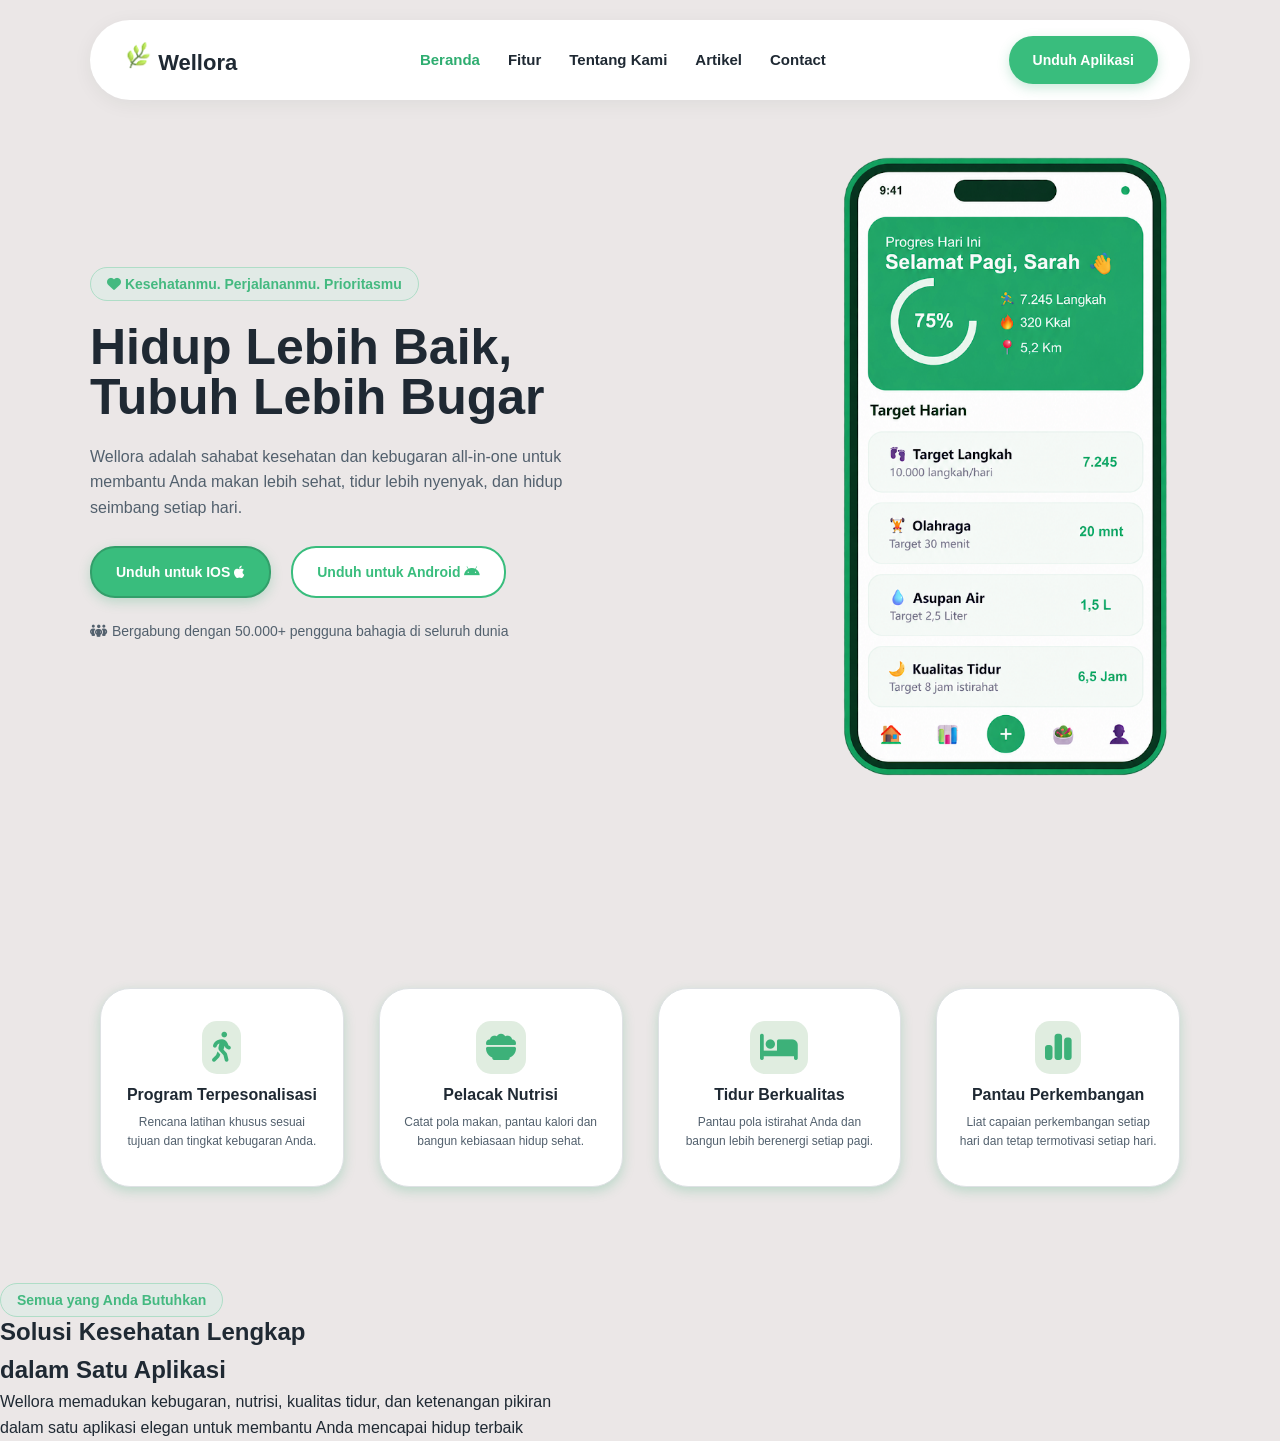
==== index.html @ 8eb9cecd "first commit" ====
<!doctype html>
<html lang="en">
  <head>
    <meta charset="UTF-8" />
    <meta name="viewport" content="width=device-width, initial-scale=1.0" />
    <link rel="stylesheet" href="style.css" />
    <!-- Font Awesome Icon Library -->
    <link
      rel="stylesheet"
      href="https://cdnjs.cloudflare.com/ajax/libs/font-awesome/6.7.2/css/all.min.css"
    />

    <title>Wellora</title>
  </head>
  <body>
    <header>
      <!-- logo -->
      <a href="#" class="nav-logo">
        <span class="nav-logo-icon">
          <img src="asset/logo wellora.png" alt="" width="30" height="30" />
        </span>
        Wellora
      </a>
      <!-- menu -->
      <nav class="nav-menu">
        <a href="#" class="nav-item active">Beranda</a>
        <a href="#" class="nav-item">Fitur</a>
        <a href="#" class="nav-item">Tentang Kami</a>
        <a href="#" class="nav-item">Artikel</a>
        <a href="#" class="nav-item">Contact</a>
      </nav>
      <!-- tombol -->
      <div class="nav-button">
        <a href="#" class="btn-unduh">Unduh Aplikasi</a>
      </div>
    </header>

    <!-- hero seciton -->
    <section class="hero">
      <div class="text-hero">
        <span class="badge-hero"
          ><i class="fa-solid fa-heart"></i> Kesehatanmu. Perjalananmu.
          Prioritasmu</span
        >

        <h1 class="hero-judul">
          Hidup Lebih Baik, <br />
          Tubuh Lebih Bugar
        </h1>

        <p class="hero-description">
          Wellora adalah sahabat kesehatan dan kebugaran all-in-one untuk <br />
          membantu Anda makan lebih sehat, tidur lebih nyenyak, dan hidup <br />
          seimbang setiap hari.
        </p>

        <div class="button-hero">
          <a href="" class="btn-ios"
            >Unduh untuk IOS
            <i class="fa-brands fa-apple"></i>
          </a>
          <a href="" class="btn-android"
            >Unduh untuk Android
            <i class="fa-brands fa-android"></i>
          </a>
        </div>

        <div class="tagline-hero">
          <i class="fa-solid fa-people-group"></i>
          Bergabung dengan 50.000+ pengguna bahagia di seluruh dunia
        </div>
      </div>
      <div class="gambar-hero">
        <img src="asset/mobile.png" alt="mobile app" class="gambar" />
      </div>
    </section>
    <section class="fitur">
      <div class="card">
        <span class="card-logo">
          <i class="fa-solid fa-person-walking"></i>
        </span>
        <h3 class="judul-card">Program Terpesonalisasi</h3>
        <p class="card-description">
          Rencana latihan khusus sesuai tujuan dan tingkat kebugaran Anda.
        </p>
      </div>
      <div class="card">
        <span class="card-logo">
          <i class="fa-solid fa-bowl-food"></i>
        </span>
        <h3 class="judul-card">Pelacak Nutrisi</h3>
        <p class="card-description">
          Catat pola makan, pantau kalori dan bangun kebiasaan hidup sehat.
        </p>
      </div>
      <div class="card">
        <span class="card-logo">
          <i class="fa-solid fa-bed"></i>
        </span>
        <h3 class="judul-card">Tidur Berkualitas</h3>
        <p class="card-description">
          Pantau pola istirahat Anda dan bangun lebih berenergi setiap pagi.
        </p>
      </div>
      <div class="card">
        <span class="card-logo">
          <i class="fa-solid fa-chart-simple"></i>
        </span>
        <h3 class="judul-card">Pantau Perkembangan</h3>
        <p class="card-description">
          Liat capaian perkembangan setiap hari dan tetap termotivasi setiap
          hari.
        </p>
      </div>
    </section>
    <section class="fitur2">
      <div class="fitur-info">
        <span class="badge-hero">Semua yang Anda Butuhkan</span>
      </div>
      <h1 class="judul-info">
        Solusi Kesehatan Lengkap <br />dalam Satu Aplikasi
      </h1>
      <p class="fitur-description">
        Wellora memadukan kebugaran, nutrisi, kualitas tidur, dan ketenangan pikiran <br>
        dalam satu aplikasi elegan untuk membantu Anda mencapai hidup terbaik
      </p>
    </section>
  </body>
</html>
---- style.css ----
/* reset all */
* {
  margin: 0;
  padding: 0;
  box-sizing: border-box;
}

body {
  font-family: "Segoe UI", Tahoma, Geneva, Verdana, sans-serif;
  background-color: #ebe7e7;
  color: #1f2933;
  /* Jarak Antar Baris */
  line-height: 1.6;
}
header {
  width: 90%;
  max-width: 1100px;
  background-color: white;
  border-radius: 40px;
  box-shadow: 0 4px 20px rgba(18, 55, 42, 0.06);
  margin: 20px auto 30px auto;
  display: flex;
  justify-content: space-between;
  align-items: center;
  padding: 16px 32px;
}
.nav-logo {
  font-size: 22px;
  font-weight: 800;
  color: #1f2933;
  text-decoration: none;
}
.nav-menu {
  display: flex;
  align-items: center;
  gap: 28px;
}
.nav-item {
  color: #1f2933;
  text-decoration: none;
  font-weight: 600;
  font-size: 15px;
}
.nav-item:hover,
.nav-item.active {
  color: #2ead70;
  transition: color 0.2s ease;
}
.nav-button {
  display: flex;
  align-items: center;
}
.btn-unduh {
  border: flex;
  padding: 13px 24px;
  border-radius: 25px;
  background-color: #39bd7d;
  text-decoration: none;
  color: white;
  font-weight: 700;
  font-size: 14px;
  align-items: center;
  box-shadow: 0 4px 12px rgba(46, 173, 112, 0.25);
}

.btn-unduh:hover {
  background-color: #248c5a;
  transform: translateY(-2px);
  transition: transform 0.2s ease;
}

.hero {
  width: 90%;
  max-width: 1100px;
  margin: 0 auto;
  display: flex;
  justify-content: space-between;
  align-items: center;
  gap: 40px;
}
.gambar-hero {
}

.gambar {
  width: 100%;
  max-width: 370px;
  height: auto;
}
.badge-hero {
  padding: 8px 16px;
  color: #44b980;
  font-weight: 700;
  font-size: 14px;
  background-color: #e1eae6;
  border-radius: 30px;
  border: 1px solid #afddc7;
}
.hero-judul {
  font-weight: 800;
  margin-top: 25px;
  font-size: 50px;
  line-height: 1;
  margin-bottom: 22px;
}

.hero-description {
  font-size: 16px;
  margin-bottom: 25px;
  line-height: 1.6;
  color: #52606d;
}
.button-hero {
  display: flex;
  align-items: center;
  gap: 20px;
  margin-bottom: 22px;
}
.btn-ios {
  border: flex;
  padding: 13px 24px;
  border-radius: 25px;
  background-color: #39bd7d;
  border: 2px solid #329f6a;
  text-decoration: none;
  color: white;
  font-weight: 700;
  font-size: 14px;
  align-items: center;
  box-shadow: 0 4px 12px rgba(46, 173, 112, 0.25);
}
.btn-android {
  border: flex;
  padding: 13px 24px;
  border-radius: 25px;
  background-color: white;
  border: 2px solid #39bd7d;
  color: #39bd7d;
  font-weight: 700;
  font-size: 14px;
  align-items: center;
  text-decoration: none;
}
.btn-ios:hover {
  background-color: #248c5a;
  transform: translateY(-2px);
  transition: transform 0.2s ease;
}
.btn-android:hover {
  color: white;
  background-color: #248c5a;
  transform: translateY(-2px);
  transition: transform 0.2s ease;
}
.tagline-hero {
  font-size: 14px;
  margin-bottom: 25px;
  line-height: 1.6;
  color: #52606d;
}
.fitur {
  padding: 100px;
  margin-top: 80px;
  display: flex;
  gap: 35px;
  justify-content: center;
}
.card {
  max-width: 1100px;
  border: 1px solid #dee1e4;
  text-align: center;
  font-size: 12px;
  width: 250px;
  background-color: white;
  border-radius: 30px;
  padding: 35px 20px;
  box-shadow: 0 4px 12px rgba(46, 173, 112, 0.25);
}
.card-logo {
  border-radius: 15px;
  background-color: #e0ede0;
  padding: 10px 10px;
  color: #3db179;
  font-size: 30px;
}
.judul-card {
  font-weight: 750;
  margin-top: 10px;
  font-size: 16px;
}
.card-description {
  font-size: 12px;
  margin-top: 5px;
  line-height: 1.6;
  color: #52606d;
}
.card:hover {
  transform: translateY(-10px);
  transition: transform 0.2s ease;
}
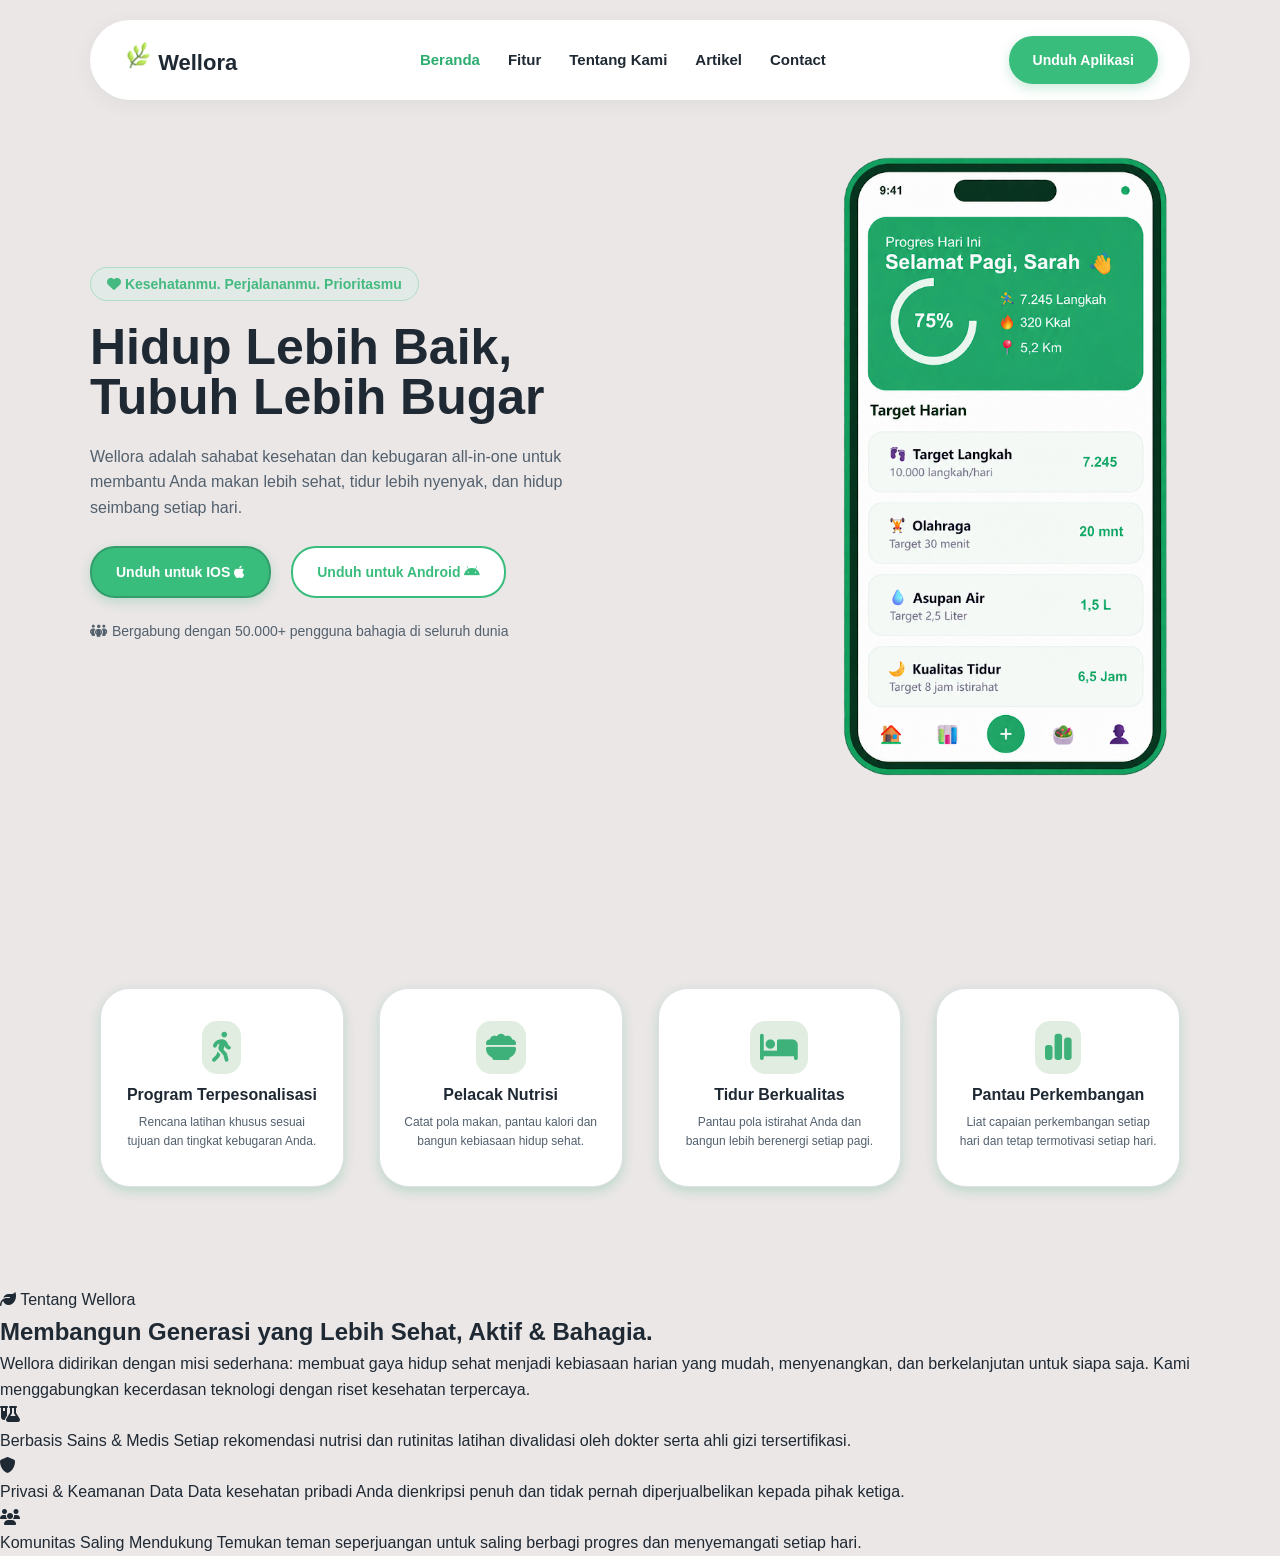
==== commit 6ae720e2: "Penambahan About" ====
--- a/index.html
+++ b/index.html
@@ -113,7 +113,7 @@
         </p>
       </div>
     </section>
-    <section class="fitur2">
+    <!-- <section class="fitur2">
       <div class="fitur-info">
         <span class="badge-hero">Semua yang Anda Butuhkan</span>
       </div>
@@ -121,9 +121,60 @@
         Solusi Kesehatan Lengkap <br />dalam Satu Aplikasi
       </h1>
       <p class="fitur-description">
-        Wellora memadukan kebugaran, nutrisi, kualitas tidur, dan ketenangan pikiran <br>
+        Wellora memadukan kebugaran, nutrisi, kualitas tidur, dan ketenangan
+        pikiran <br />
         dalam satu aplikasi elegan untuk membantu Anda mencapai hidup terbaik
       </p>
+    </section> -->
+
+    <!-- Tentang kami -->
+    <section class="about">
+      <div class="abour-kiri">
+        <span class="about-badge">
+          <i class="fa-solid fa-leaf"></i> Tentang Wellora
+        </span>
+
+        <h2 class="about-title">
+          Membangun Generasi yang Lebih Sehat, Aktif & Bahagia.
+        </h2>
+        <p class="about-desc">
+          Wellora didirikan dengan misi sederhana: membuat gaya hidup sehat
+          menjadi kebiasaan harian yang mudah, menyenangkan, dan berkelanjutan
+          untuk siapa saja. Kami menggabungkan kecerdasan teknologi dengan riset
+          kesehatan terpercaya.
+        </p>
+        <div class="about-values">
+          <!-- value 1 -->
+          <div class="value-item">
+            <div class="value-icon">
+              <i class="fa-solid fa-flask-vial"></i>
+            </div>
+            <div class="value-text">
+              Berbasis Sains & Medis Setiap rekomendasi nutrisi dan rutinitas
+              latihan divalidasi oleh dokter serta ahli gizi tersertifikasi.
+            </div>
+          </div>
+          <div class="value-item">
+            <div class="value-icon">
+              <i class="fa-solid fa-shield"></i>
+            </div>
+            <div class="value-text">
+              Privasi & Keamanan Data Data kesehatan pribadi Anda dienkripsi
+              penuh dan tidak pernah diperjualbelikan kepada pihak ketiga.
+            </div>
+          </div>
+          <div class="value-item">
+            <div class="value-icon">
+              <i class="fa-solid fa-users"></i>
+            </div>
+            <div class="value-text">
+              Komunitas Saling Mendukung Temukan teman seperjuangan untuk saling
+              berbagi progres dan menyemangati setiap hari.
+            </div>
+          </div>
+        </div>
+      </div>
+      <div class="about-kanan"></div>
     </section>
   </body>
 </html>
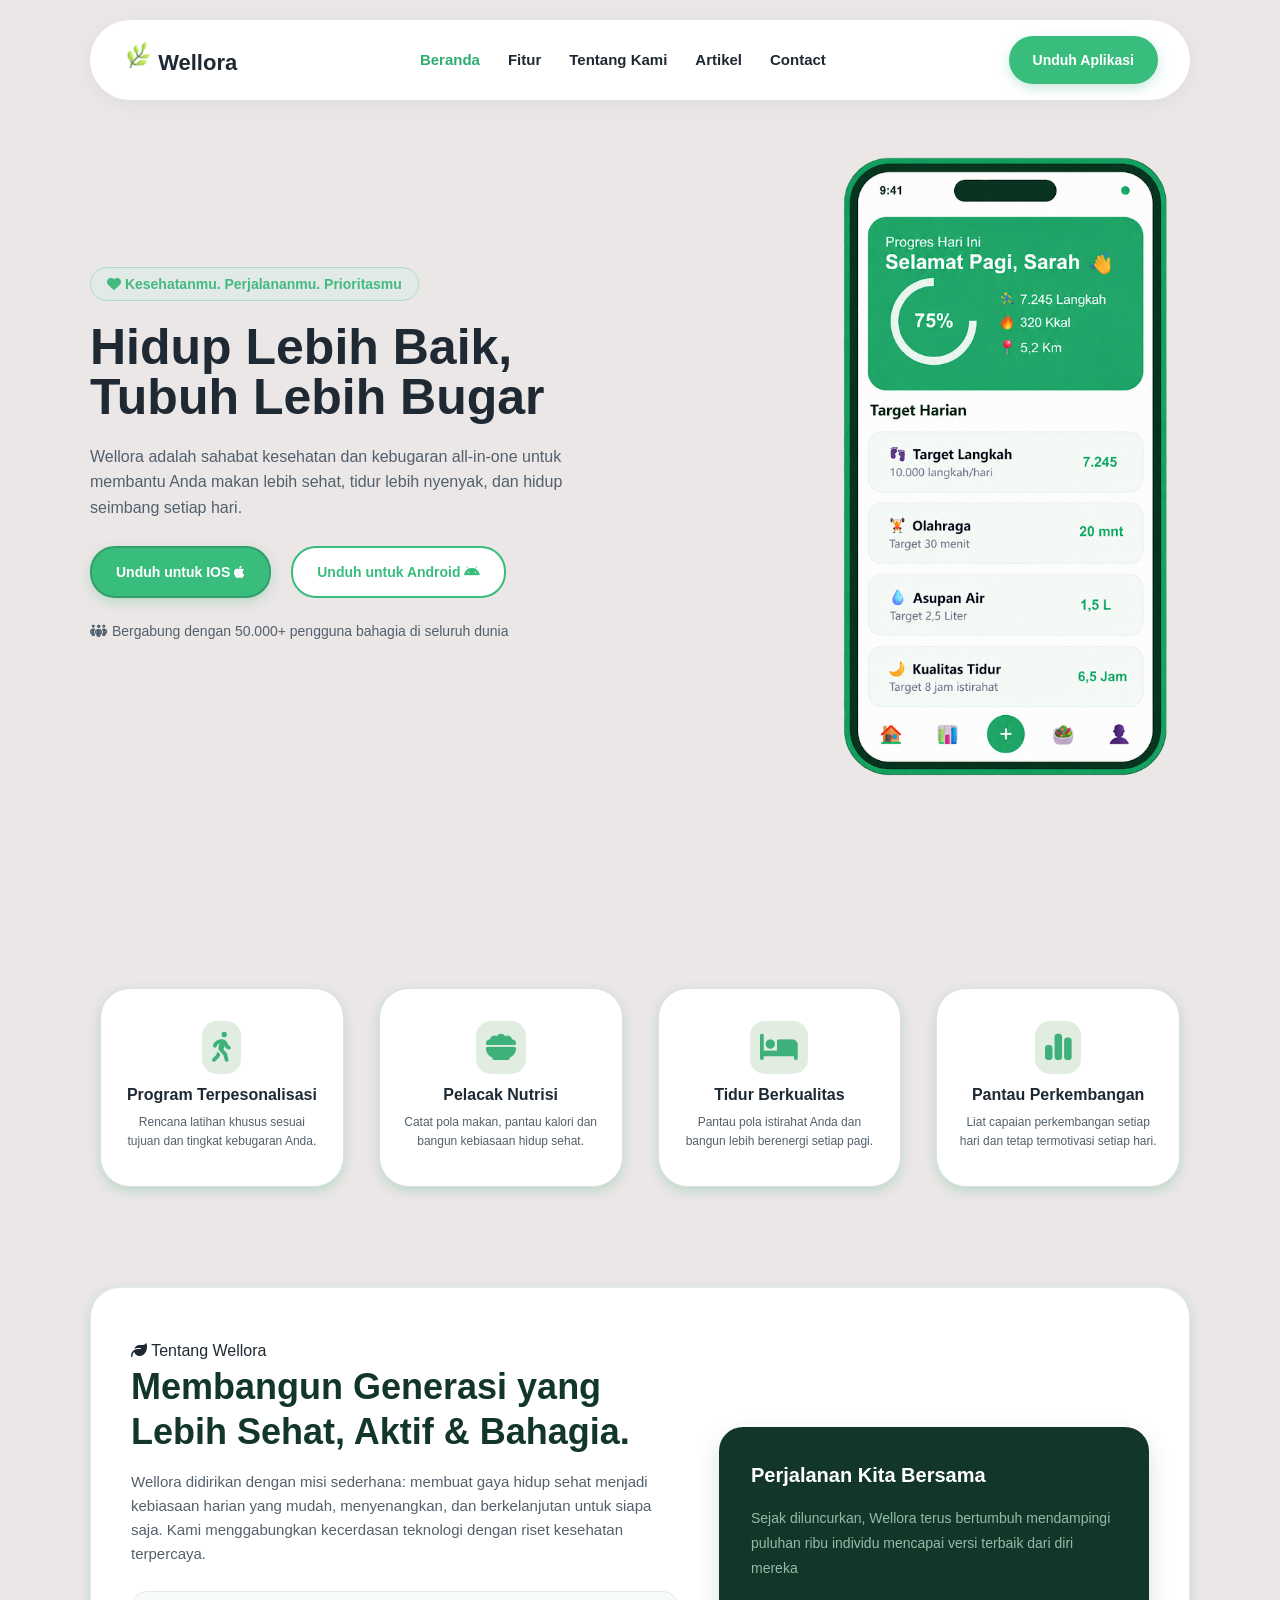
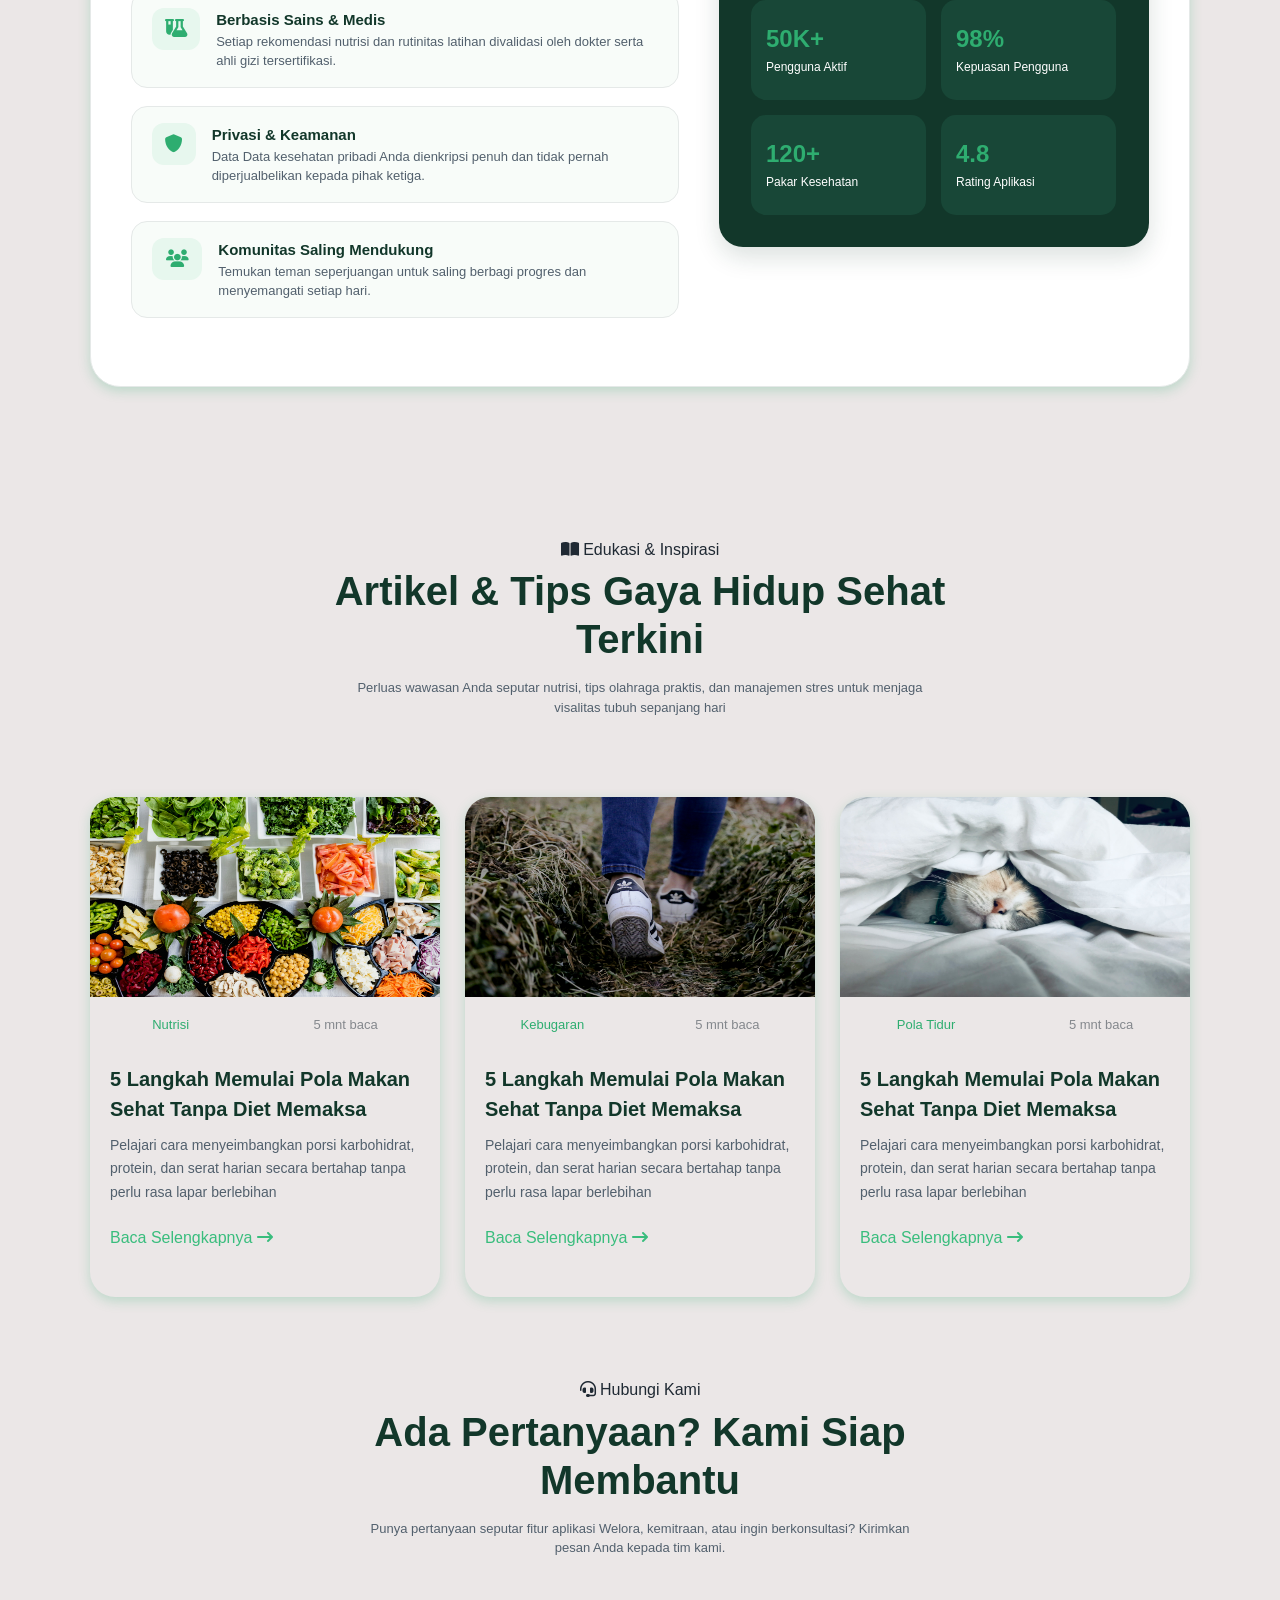
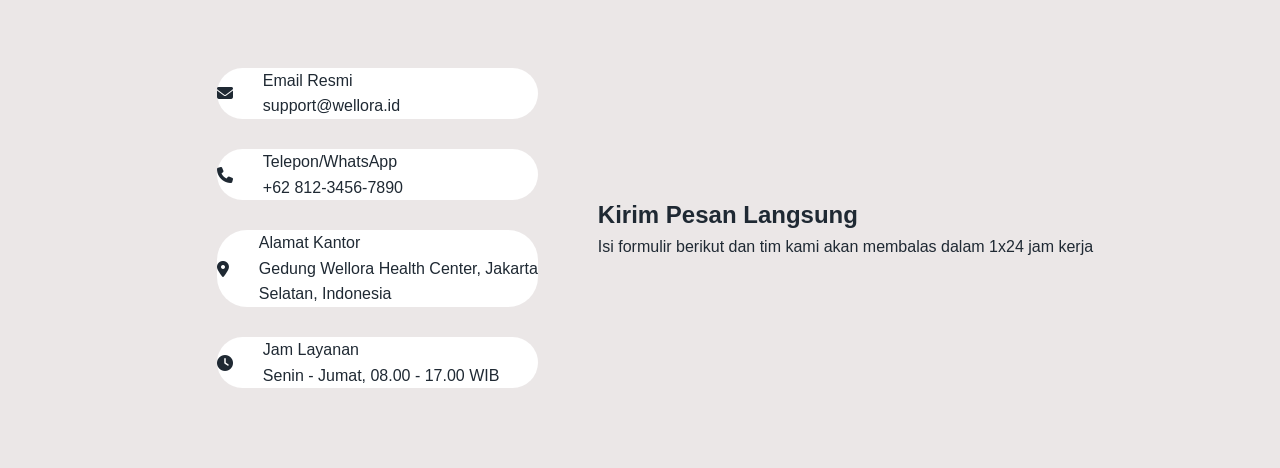
==== commit e4ba1378: "update website" ====
--- a/index.html
+++ b/index.html
@@ -74,6 +74,7 @@
         <img src="asset/mobile.png" alt="mobile app" class="gambar" />
       </div>
     </section>
+    <!-- Fitur Fitur -->
     <section class="fitur">
       <div class="card">
         <span class="card-logo">
@@ -143,38 +144,256 @@
           untuk siapa saja. Kami menggabungkan kecerdasan teknologi dengan riset
           kesehatan terpercaya.
         </p>
-        <div class="about-values">
+        <div class="about-value">
           <!-- value 1 -->
           <div class="value-item">
             <div class="value-icon">
               <i class="fa-solid fa-flask-vial"></i>
             </div>
             <div class="value-text">
-              Berbasis Sains & Medis Setiap rekomendasi nutrisi dan rutinitas
-              latihan divalidasi oleh dokter serta ahli gizi tersertifikasi.
-            </div>
-          </div>
+              <div class="value-title">Berbasis Sains & Medis</div>
+
+              <div class="value-desc">
+                Setiap rekomendasi nutrisi dan rutinitas latihan divalidasi oleh
+                dokter serta ahli gizi tersertifikasi.
+              </div>
+            </div>
+          </div>
+          <!-- Value 2 -->
           <div class="value-item">
             <div class="value-icon">
               <i class="fa-solid fa-shield"></i>
             </div>
             <div class="value-text">
-              Privasi & Keamanan Data Data kesehatan pribadi Anda dienkripsi
-              penuh dan tidak pernah diperjualbelikan kepada pihak ketiga.
-            </div>
-          </div>
+              <div class="value-title">Privasi & Keamanan</div>
+              <div class="value-desc">
+                Data Data kesehatan pribadi Anda dienkripsi penuh dan tidak
+                pernah diperjualbelikan kepada pihak ketiga.
+              </div>
+            </div>
+          </div>
+          <!-- Value 3 -->
           <div class="value-item">
             <div class="value-icon">
               <i class="fa-solid fa-users"></i>
             </div>
             <div class="value-text">
-              Komunitas Saling Mendukung Temukan teman seperjuangan untuk saling
-              berbagi progres dan menyemangati setiap hari.
-            </div>
-          </div>
-        </div>
-      </div>
-      <div class="about-kanan"></div>
+              <div class="value-title">Komunitas Saling Mendukung</div>
+              <div class="value-desc">
+                Temukan teman seperjuangan untuk saling berbagi progres dan
+                menyemangati setiap hari.
+              </div>
+            </div>
+          </div>
+        </div>
+      </div>
+      <div class="about-kanan">
+        <div class="box-about-kanan">
+          <h2 class="title-about-kanan">Perjalanan Kita Bersama</h2>
+          <p class="desc-about-kanan">
+            Sejak diluncurkan, Wellora terus bertumbuh mendampingi puluhan ribu
+            individu mencapai versi terbaik dari diri mereka
+          </p>
+
+          <div class="card-about-kanan">
+            <div class="card-item">
+              <span class="card-title">50K+</span> <br />
+              Pengguna Aktif
+            </div>
+            <div class="card-item">
+              <span class="card-title">98%</span><br />
+              Kepuasan Pengguna
+            </div>
+            <div class="card-item">
+              <span class="card-title">120+</span><br />
+              Pakar Kesehatan
+            </div>
+            <div class="card-item">
+              <span class="card-title">4.8</span><br />
+              Rating Aplikasi
+            </div>
+          </div>
+        </div>
+      </div>
     </section>
+    <!-- Hubungi Kami -->
+    <section class="hubungi-section">
+      <div class="hubungi-title">
+        <p class="edukasi-hubungi">
+          <i class="fa-solid fa-book-open"></i>
+          Edukasi & Inspirasi
+        </p>
+        <h2 class="title-hubungi">
+          Artikel & Tips Gaya Hidup Sehat <br />
+          Terkini
+        </h2>
+        <p class="desc-hubungi">
+          Perluas wawasan Anda seputar nutrisi, tips olahraga praktis, dan
+          manajemen stres untuk menjaga <br />
+          visalitas tubuh sepanjang hari
+        </p>
+      </div>
+      <!-- Card Hubungi -->
+      <div class="hubungi-card">
+        <div class="hubungi-item">
+          <img
+            src="asset/nutrisi-img.jpg"
+            alt="nutrisi"
+            class="card-img-hubungi"
+          />
+          <span class="time-item-hubungi">
+            <p class="title-item-hubungi">Nutrisi</p>
+            <p>5 mnt baca</p>
+          </span>
+          <div class="hubungi-card-text">
+            <h3 class="hubungi-item-title">
+              5 Langkah Memulai Pola Makan <br />
+              Sehat Tanpa Diet Memaksa
+            </h3>
+            <p class="desc-item-hubungi">
+              Pelajari cara menyeimbangkan porsi karbohidrat, <br />
+              protein, dan serat harian secara bertahap tanpa <br />
+              perlu rasa lapar berlebihan
+            </p>
+            <span class="btn-hubungi"
+              >Baca Selengkapnya <i class="fa-solid fa-arrow-right-long"></i
+            ></span>
+          </div>
+        </div>
+        <!-- card 2 -->
+        <div class="hubungi-item">
+          <img
+            src="asset/kebugaran-img.jpg"
+            alt="nutrisi"
+            class="card-img-hubungi"
+          />
+          <span class="time-item-hubungi">
+            <p class="title-item-hubungi">Kebugaran</p>
+            <p>5 mnt baca</p>
+          </span>
+          <div class="hubungi-card-text">
+            <h3 class="hubungi-item-title">
+              5 Langkah Memulai Pola Makan <br />
+              Sehat Tanpa Diet Memaksa
+            </h3>
+            <p class="desc-item-hubungi">
+              Pelajari cara menyeimbangkan porsi karbohidrat, <br />
+              protein, dan serat harian secara bertahap tanpa <br />
+              perlu rasa lapar berlebihan
+            </p>
+            <span class="btn-hubungi"
+              >Baca Selengkapnya <i class="fa-solid fa-arrow-right-long"></i
+            ></span>
+          </div>
+        </div>
+        <!-- card 3 -->
+        <div class="hubungi-item">
+          <img
+            src="asset/polatidur-img.jpg"
+            alt="nutrisi"
+            class="card-img-hubungi"
+          />
+          <span class="time-item-hubungi">
+            <p class="title-item-hubungi">Pola Tidur</p>
+            <p>5 mnt baca</p>
+          </span>
+          <div class="hubungi-card-text">
+            <h3 class="hubungi-item-title">
+              5 Langkah Memulai Pola Makan <br />
+              Sehat Tanpa Diet Memaksa
+            </h3>
+            <p class="desc-item-hubungi">
+              Pelajari cara menyeimbangkan porsi karbohidrat, <br />
+              protein, dan serat harian secara bertahap tanpa <br />
+              perlu rasa lapar berlebihan
+            </p>
+            <span class="btn-hubungi"
+              >Baca Selengkapnya <i class="fa-solid fa-arrow-right-long"></i
+            ></span>
+          </div>
+        </div>
+      </div>
+    </section>
+    <!-- kami Section -->
+     <section class="kami-section">
+      <div class="title-kami">
+        <p class="kami-title-logo">
+          <i class="fa-solid fa-headset"></i>
+          Hubungi Kami
+        </p>
+        <h2 class="title-kami-1">
+          Ada Pertanyaan? Kami Siap <br> Membantu
+        </h2>
+        <p class="desc-kami">
+          Punya pertanyaan seputar fitur aplikasi Welora, kemitraan, atau ingin berkonsultasi? Kirimkan <br>pesan Anda kepada tim kami.
+        </p>
+      </div>
+      <div class="form-kami">
+        <div class="form-kami-kiri">
+          <!-- card 1 -->
+          <span class="alamat-item">
+            <i class="fa-solid fa-envelope"></i>
+            <span class="teks-kami">
+               <p class="title-card-alamat">
+              Email Resmi
+            </p>
+            <p class="alamat-card">
+              support@wellora.id
+            </p>
+            </span>
+           
+          </span>
+          <!-- card 2 -->
+           <span class="alamat-item">
+            <i class="fa-solid fa-phone"></i>
+            <span class="teks-kami">
+              <p class="title-card-alamat">
+              Telepon/WhatsApp
+            </p>
+            <p class="alamat-card">
+              +62 812-3456-7890
+            </p></span>
+            
+          </span>
+          <!-- card 3 -->
+           <span class="alamat-item">
+            <i class="fa-solid fa-location-dot"></i>
+            <span class="teks-kami">
+              <p class="title-card-alamat">
+              Alamat Kantor
+            </p>
+            <p class="alamat-card">
+              Gedung Wellora Health Center, Jakarta <br>
+              Selatan, Indonesia
+            </p>
+            </span>
+            
+          </span>
+          <!-- card 4 -->
+           <span class="alamat-item">
+            <i class="fa-solid fa-clock"></i>
+            <span class="teks-kami">
+              <p class="title-card-alamat">
+              Jam Layanan
+            </p>
+            <p class="alamat-card">
+              Senin - Jumat, 08.00 - 17.00 WIB
+            </p>
+            </span>
+            
+          </span>
+        </div>
+        <div class="form-kami-kanan">
+          <h2 class="form-kami-kanan-title">
+            Kirim Pesan Langsung
+          </h2>
+          <p class="form-kami-kanan-title-desc">
+            Isi formulir berikut dan tim kami akan membalas dalam 1x24 jam kerja
+          </p>
+        </div>
+        </div>
+        
+      </div>
+     </section>
   </body>
 </html>
--- a/style.css
+++ b/style.css
@@ -69,7 +69,10 @@
   transition: transform 0.2s ease;
 }
 
-.hero {
+/* Hero Section */
+
+.hero,
+.about {
   width: 90%;
   max-width: 1100px;
   margin: 0 auto;
@@ -197,3 +200,231 @@
   transform: translateY(-10px);
   transition: transform 0.2s ease;
 }
+
+/* About Section */
+.about {
+  background-color: white;
+  border-radius: 30px;
+  box-shadow: 0 4px 12px rgba(46, 173, 112, 0.25);
+  border: 1px solid #e5e9e8;
+  padding: 50px 40px;
+  margin-bottom: 150px;
+}
+
+.about-title {
+  font-size: 36px;
+  color: #12372a;
+  font-weight: 800;
+  line-height: 1.25;
+  margin-bottom: 16px;
+}
+
+.about-desc {
+  font-size: 15px;
+  color: #52606d;
+  line-height: 1.6;
+  margin-bottom: 25px;
+}
+
+.value-item {
+  display: flex;
+  gap: 16px;
+  background-color: #f8fcf9;
+  padding: 16px 20px;
+  border-radius: 16px;
+  border: 1px solid #e5e9e8;
+  margin-bottom: 18px;
+}
+
+.value-icon {
+  font-size: 18px;
+  border-radius: 12px;
+  background-color: #e7f7ee;
+  color: #2ead70;
+  width: 60px;
+  height: 42px;
+
+  display: flex;
+  justify-content: center;
+  align-items: center;
+}
+
+.value-title {
+  font-weight: 700;
+  font-size: 15px;
+  color: #12372a;
+}
+.value-desc {
+  font-size: 13px;
+  color: #52606d;
+  line-height: 1.5;
+}
+.box-about-kanan {
+  max-width: 100%;
+  width: 430px;
+  background-color: #12372a;
+  color: white;
+  padding: 32px;
+  border-radius: 24px;
+  box-shadow: 0 10px 25px rgba(18, 55, 42, 0.15);
+}
+.title-about-kanan {
+  font-size: 20px;
+  font-weight: 600;
+  color: white;
+  margin-bottom: 15px;
+}
+.desc-about-kanan {
+  line-height: 1.8;
+  font-size: 14px;
+  color: #92bda5;
+}
+.card-about-kanan {
+  margin-top: 18px;
+  display: flex;
+  flex-wrap: wrap;
+  gap: 15px;
+  justify-content: start;
+}
+.card-item {
+  width: 175px;
+  height: 100px;
+  padding: 20px 15px;
+  background-color: #1c503ea9;
+  border-radius: 15px;
+  font-size: 12px;
+}
+.card-title {
+  font-size: 24px;
+  font-weight: 650;
+  color: #2ead70;
+}
+/* kami section */
+.hubungi-title {
+  display: flex;
+  justify-content: center;
+  flex-direction: column;
+  text-align: center;
+}
+.edukasi-hubungi {
+  margin-bottom: 5px;
+  font-weight: 500;
+}
+.title-hubungi {
+  font-weight: 700;
+  font-size: 40px;
+  color: #12372a;
+  line-height: 1.2;
+  margin-bottom: 15px;
+}
+.desc-hubungi {
+  font-size: 13px;
+  color: #52606d;
+  line-height: 1.5;
+  margin-bottom: 80px;
+}
+/* Card Hubungi */
+.hubungi-card {
+  display: flex;
+  justify-content: center;
+  gap: 25px;
+  margin-bottom: 50px;
+}
+
+.hubungi-item {
+  max-width: 100%;
+  width: 350px;
+  height: 500px;
+  margin-bottom: 30px;
+  box-shadow: 0 4px 12px rgba(46, 173, 112, 0.25);
+  border-radius: 25px;
+}
+
+.card-img-hubungi {
+  max-width: 100%;
+  width: 350px;
+  height: 200px;
+  border-radius: 25px 25px 0 0;
+  margin-bottom: 10px;
+}
+
+.time-item-hubungi {
+  display: flex;
+  align-items: center;
+  justify-content: space-around;
+  color: #84888d;
+  font-weight: 500;
+  font-size: 13px;
+  margin-bottom: 8px;
+}
+.title-item-hubungi {
+  color: #2ead70;
+  font-size: 13px;
+}
+.hubungi-card-text {
+  padding: 20px;
+}
+.hubungi-item-title {
+  color: #12372a;
+  font-weight: 790;
+  font-size: 20px;
+  line-height: 1.5;
+  margin-bottom: 10px;
+}
+.desc-item-hubungi {
+  font-size: 14px;
+  color: #52606d;
+  line-height: 1.7;
+  margin-bottom: 20px;
+}
+.btn-hubungi {
+  color: #39bd7d;
+  font-weight: 500;
+}
+
+/* section kami */
+.title-kami {
+  display: flex;
+  justify-content: center;
+  flex-direction: column;
+  text-align: center;
+}
+.kami-title-logo {
+  margin-bottom: 5px;
+  font-weight: 500;
+}
+.title-kami-1 {
+  font-weight: 700;
+  font-size: 40px;
+  color: #12372a;
+  line-height: 1.2;
+  margin-bottom: 15px;
+}
+.desc-kami {
+  font-size: 13px;
+  color: #52606d;
+  line-height: 1.5;
+  margin-bottom: 80px;
+}
+/* Alamat Item */
+.form-kami {
+  display: flex;
+  align-items: center;
+  justify-content: center;
+  gap: 30px;
+  margin-bottom: 50px;
+}
+.alamat-item {
+  padding: 20px 90`px;
+  display: flex;
+  justify-content: left;
+  align-items: center;
+  gap: 30px;
+  margin: 30px;
+  background-color: white;
+  border-radius: 30px;
+}
+.teks-kami {
+  display: flex;
+  flex-direction: column;
+}
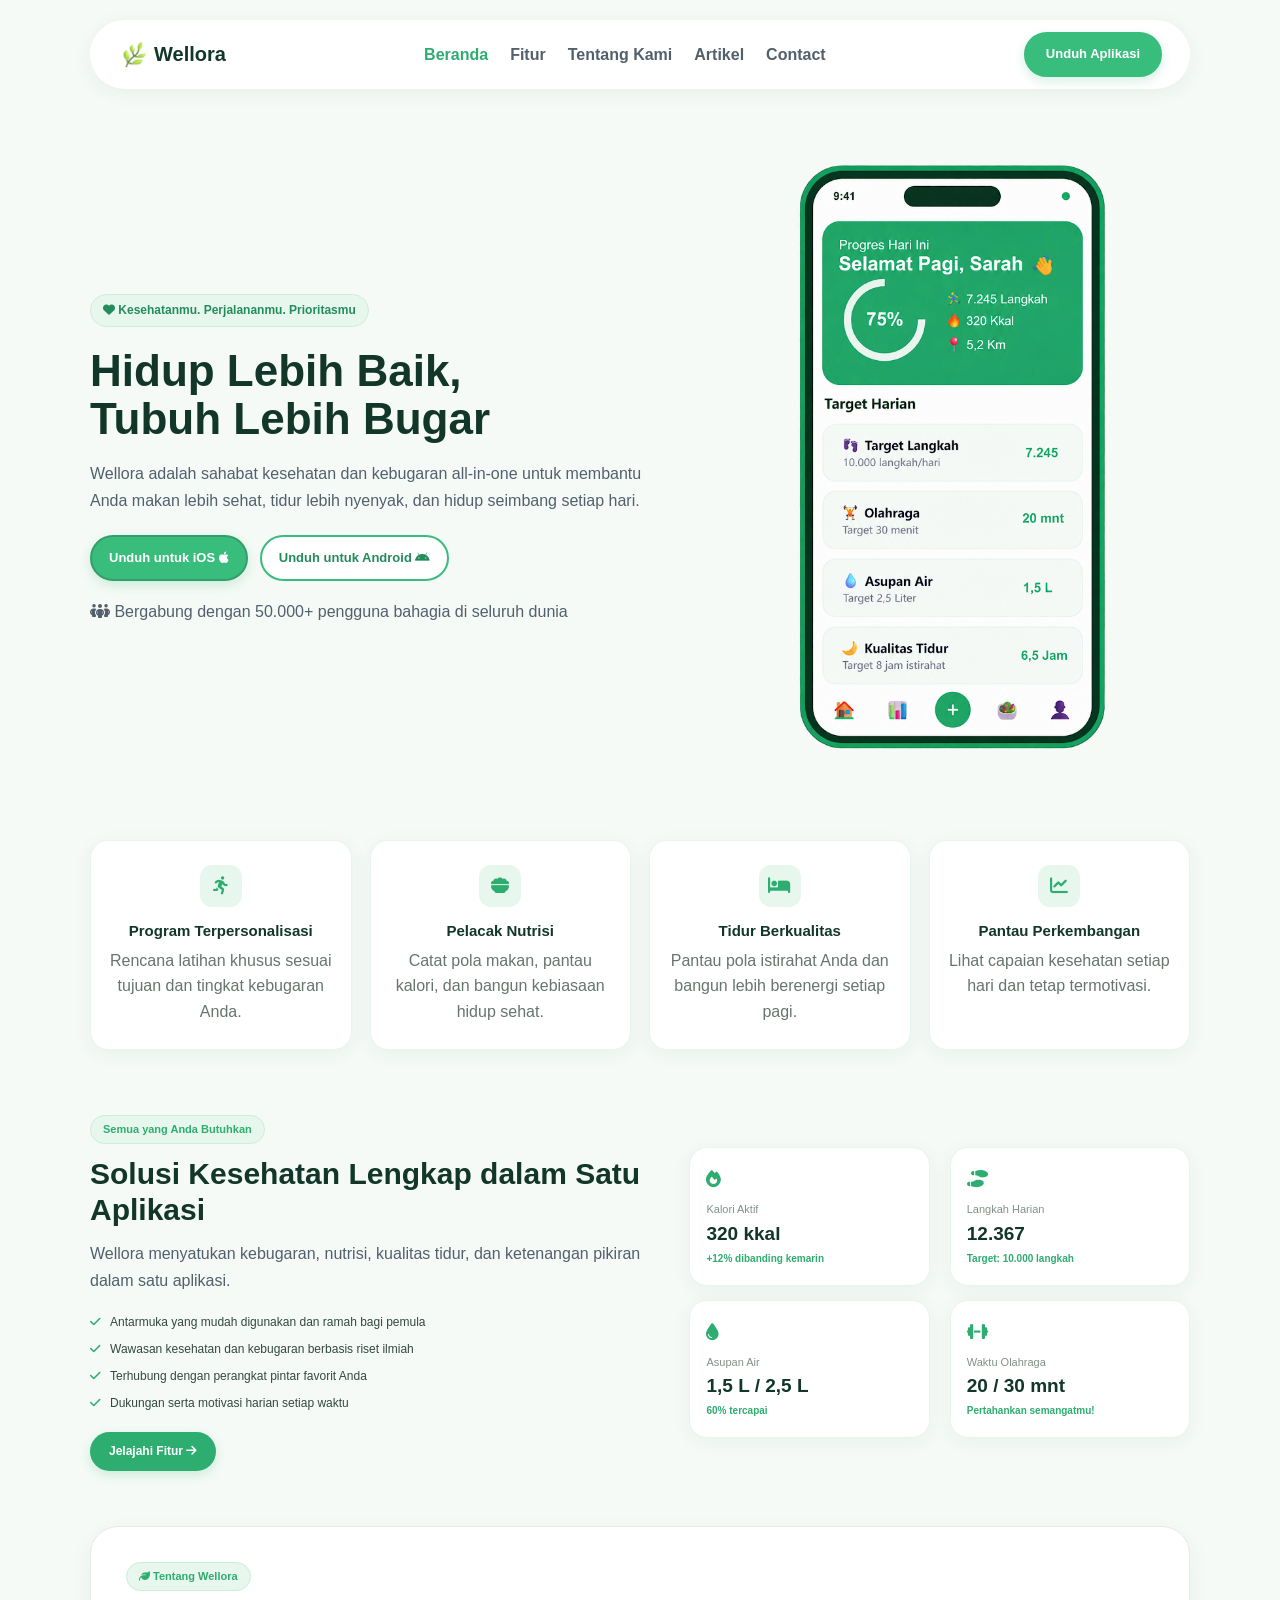
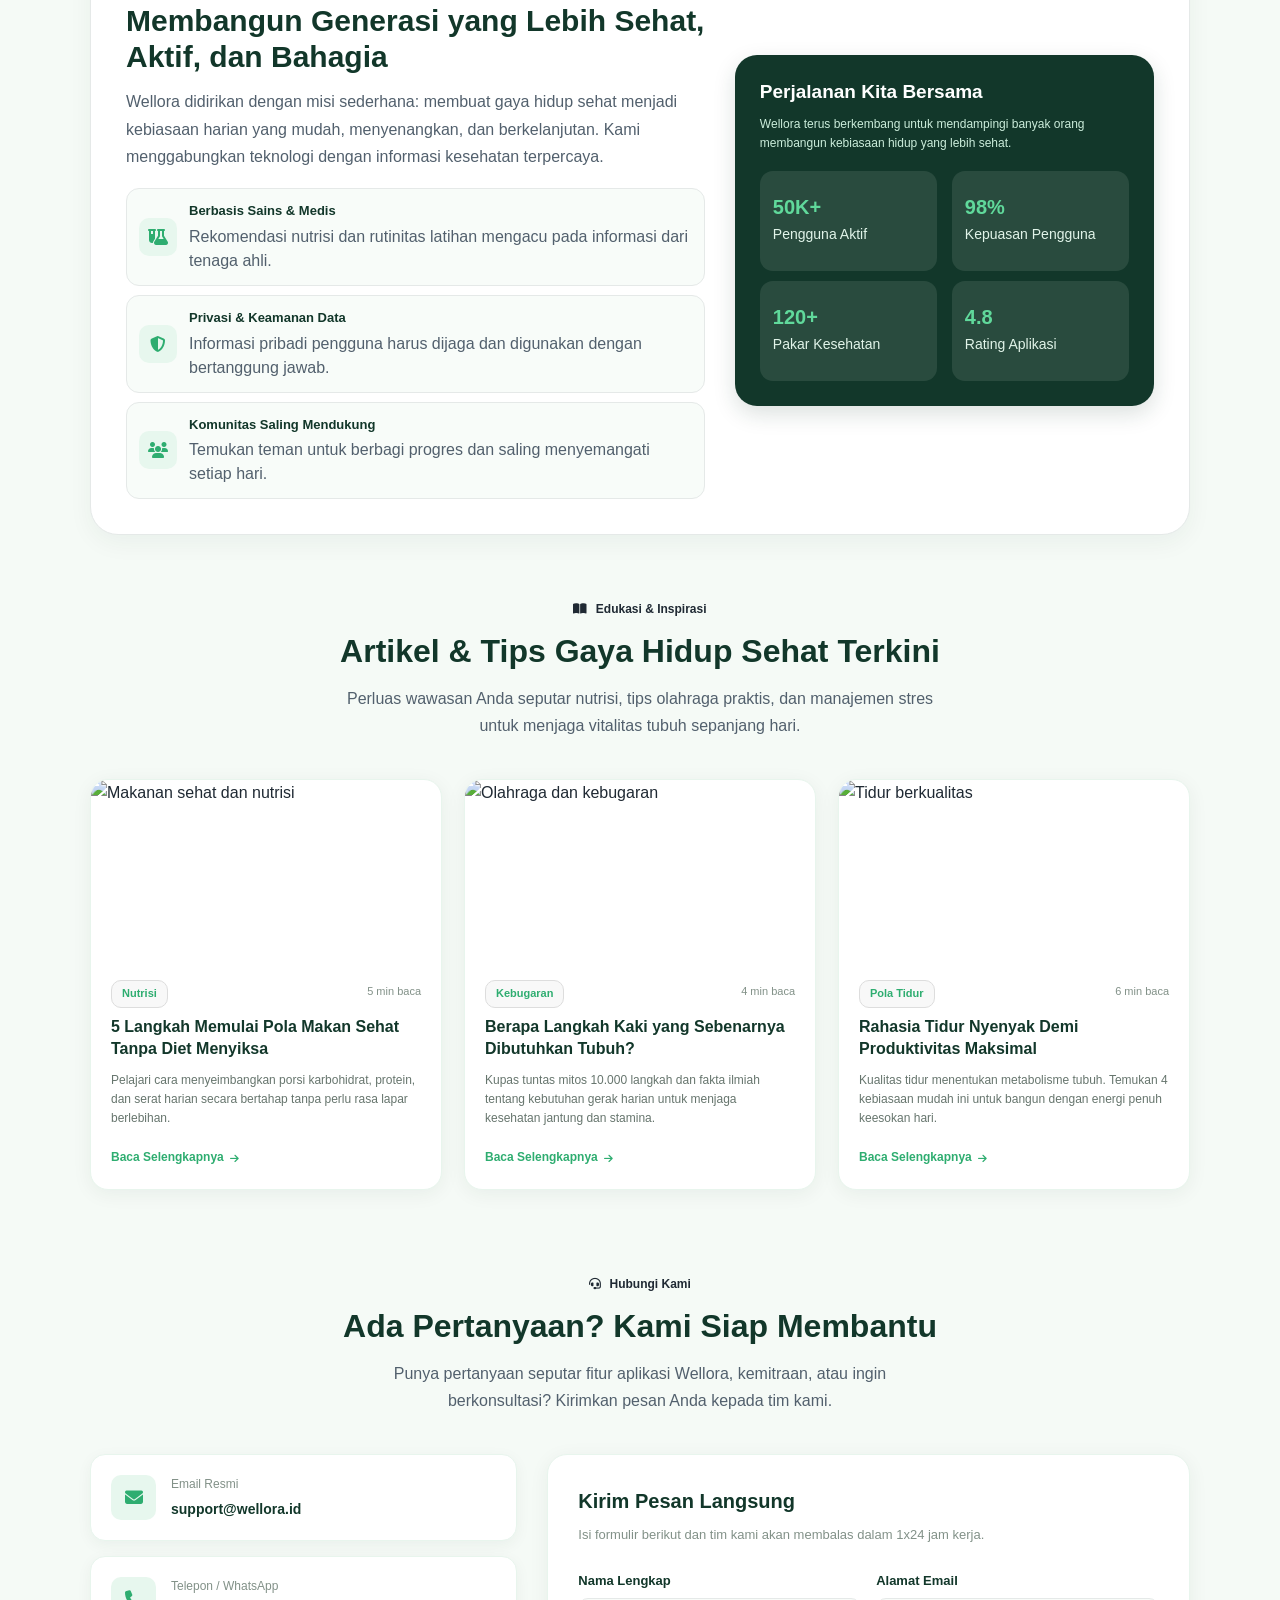
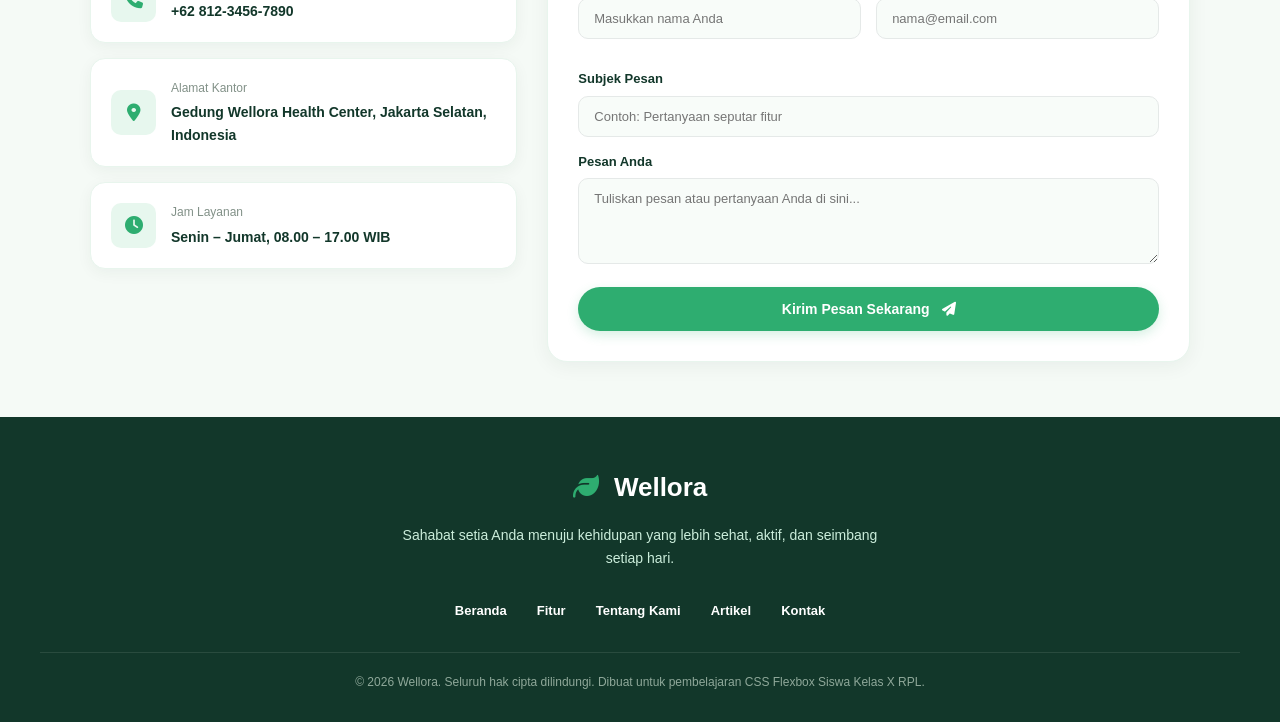
==== commit 4fd40513: "update web" ====
--- a/index.html
+++ b/index.html
@@ -1,4 +1,4 @@
-<!doctype html>
+<!doctype html>                                     
 <html lang="en">
   <head>
     <meta charset="UTF-8" />
@@ -13,55 +13,53 @@
     <title>Wellora</title>
   </head>
   <body>
+    <!-- HEADER / NAVBAR -->
     <header>
-      <!-- logo -->
-      <a href="#" class="nav-logo">
+      <a href="#beranda" class="nav-logo">
         <span class="nav-logo-icon">
-          <img src="asset/logo wellora.png" alt="" width="30" height="30" />
+          <img src="asset/logo wellora.png" alt="Logo Wellora" width="30" height="30" />
         </span>
         Wellora
       </a>
-      <!-- menu -->
+
       <nav class="nav-menu">
-        <a href="#" class="nav-item active">Beranda</a>
-        <a href="#" class="nav-item">Fitur</a>
-        <a href="#" class="nav-item">Tentang Kami</a>
-        <a href="#" class="nav-item">Artikel</a>
-        <a href="#" class="nav-item">Contact</a>
+        <a href="#beranda" class="nav-item active">Beranda</a>
+        <a href="#fitur" class="nav-item">Fitur</a>
+        <a href="#tentang" class="nav-item">Tentang Kami</a>
+        <a href="#artikel" class="nav-item">Artikel</a>
+        <a href="#kontak" class="nav-item">Contact</a>
       </nav>
-      <!-- tombol -->
+
       <div class="nav-button">
-        <a href="#" class="btn-unduh">Unduh Aplikasi</a>
+        <a href="#fitur" class="btn-unduh">Unduh Aplikasi</a>
       </div>
     </header>
 
-    <!-- hero seciton -->
-    <section class="hero">
+    <!-- HERO SECTION -->
+    <section class="hero" id="beranda">
       <div class="text-hero">
-        <span class="badge-hero"
-          ><i class="fa-solid fa-heart"></i> Kesehatanmu. Perjalananmu.
-          Prioritasmu</span
-        >
+        <span class="badge-hero">
+          <i class="fa-solid fa-heart"></i>
+          Kesehatanmu. Perjalananmu. Prioritasmu
+        </span>
 
         <h1 class="hero-judul">
-          Hidup Lebih Baik, <br />
+          Hidup Lebih Baik,<br />
           Tubuh Lebih Bugar
         </h1>
 
         <p class="hero-description">
-          Wellora adalah sahabat kesehatan dan kebugaran all-in-one untuk <br />
-          membantu Anda makan lebih sehat, tidur lebih nyenyak, dan hidup <br />
+          Wellora adalah sahabat kesehatan dan kebugaran all-in-one untuk
+          membantu Anda makan lebih sehat, tidur lebih nyenyak, dan hidup
           seimbang setiap hari.
         </p>
 
         <div class="button-hero">
-          <a href="" class="btn-ios"
-            >Unduh untuk IOS
-            <i class="fa-brands fa-apple"></i>
+          <a href="#fitur" class="btn-ios">
+            Unduh untuk iOS <i class="fa-brands fa-apple"></i>
           </a>
-          <a href="" class="btn-android"
-            >Unduh untuk Android
-            <i class="fa-brands fa-android"></i>
+          <a href="#fitur" class="btn-android">
+            Unduh untuk Android <i class="fa-brands fa-android"></i>
           </a>
         </div>
 
@@ -70,330 +68,394 @@
           Bergabung dengan 50.000+ pengguna bahagia di seluruh dunia
         </div>
       </div>
+
       <div class="gambar-hero">
-        <img src="asset/mobile.png" alt="mobile app" class="gambar" />
+        <img src="asset/mobile.png" alt="Tampilan aplikasi Wellora di ponsel" class="gambar" />
       </div>
     </section>
-    <!-- Fitur Fitur -->
-    <section class="fitur">
-      <div class="card">
-        <span class="card-logo">
-          <i class="fa-solid fa-person-walking"></i>
-        </span>
-        <h3 class="judul-card">Program Terpesonalisasi</h3>
-        <p class="card-description">
-          Rencana latihan khusus sesuai tujuan dan tingkat kebugaran Anda.
-        </p>
-      </div>
-      <div class="card">
-        <span class="card-logo">
-          <i class="fa-solid fa-bowl-food"></i>
-        </span>
-        <h3 class="judul-card">Pelacak Nutrisi</h3>
-        <p class="card-description">
-          Catat pola makan, pantau kalori dan bangun kebiasaan hidup sehat.
-        </p>
-      </div>
-      <div class="card">
-        <span class="card-logo">
-          <i class="fa-solid fa-bed"></i>
-        </span>
-        <h3 class="judul-card">Tidur Berkualitas</h3>
-        <p class="card-description">
-          Pantau pola istirahat Anda dan bangun lebih berenergi setiap pagi.
-        </p>
-      </div>
-      <div class="card">
-        <span class="card-logo">
-          <i class="fa-solid fa-chart-simple"></i>
-        </span>
-        <h3 class="judul-card">Pantau Perkembangan</h3>
-        <p class="card-description">
-          Liat capaian perkembangan setiap hari dan tetap termotivasi setiap
-          hari.
-        </p>
+
+    <!-- FEATURES SECTION -->
+    <section class="features" id="fitur">
+      <div class="features-grid">
+        <div class="feature-card">
+          <div class="feature-icon">
+            <i class="fa-solid fa-person-running"></i>
+          </div>
+          <h3 class="feature-title">Program Terpersonalisasi</h3>
+          <p class="feature-desc">Rencana latihan khusus sesuai tujuan dan tingkat kebugaran Anda.</p>
+        </div>
+
+        <div class="feature-card">
+          <div class="feature-icon">
+            <i class="fa-solid fa-bowl-food"></i>
+          </div>
+          <h3 class="feature-title">Pelacak Nutrisi</h3>
+          <p class="feature-desc">Catat pola makan, pantau kalori, dan bangun kebiasaan hidup sehat.</p>
+        </div>
+
+        <div class="feature-card">
+          <div class="feature-icon">
+            <i class="fa-solid fa-bed"></i>
+          </div>
+          <h3 class="feature-title">Tidur Berkualitas</h3>
+          <p class="feature-desc">Pantau pola istirahat Anda dan bangun lebih berenergi setiap pagi.</p>
+        </div>
+
+        <div class="feature-card">
+          <div class="feature-icon">
+            <i class="fa-solid fa-chart-line"></i>
+          </div>
+          <h3 class="feature-title">Pantau Perkembangan</h3>
+          <p class="feature-desc">Lihat capaian kesehatan setiap hari dan tetap termotivasi.</p>
+        </div>
       </div>
     </section>
-    <!-- <section class="fitur2">
-      <div class="fitur-info">
-        <span class="badge-hero">Semua yang Anda Butuhkan</span>
-      </div>
-      <h1 class="judul-info">
-        Solusi Kesehatan Lengkap <br />dalam Satu Aplikasi
-      </h1>
-      <p class="fitur-description">
-        Wellora memadukan kebugaran, nutrisi, kualitas tidur, dan ketenangan
-        pikiran <br />
-        dalam satu aplikasi elegan untuk membantu Anda mencapai hidup terbaik
-      </p>
-    </section> -->
-
-    <!-- Tentang kami -->
-    <section class="about">
-      <div class="abour-kiri">
-        <span class="about-badge">
-          <i class="fa-solid fa-leaf"></i> Tentang Wellora
-        </span>
-
-        <h2 class="about-title">
-          Membangun Generasi yang Lebih Sehat, Aktif & Bahagia.
-        </h2>
+
+    <!-- SOLUTION SECTION -->
+    <section class="solution">
+      <div class="solution-container">
+        <div class="solution-left">
+          <span class="solution-badge">Semua yang Anda Butuhkan</span>
+          <h2 class="solution-title">Solusi Kesehatan Lengkap dalam Satu Aplikasi</h2>
+          <p class="solution-desc">
+            Wellora menyatukan kebugaran, nutrisi, kualitas tidur, dan ketenangan pikiran dalam satu aplikasi.
+          </p>
+
+          <ul class="solution-benefits">
+            <li><i class="fa-solid fa-check"></i><span>Antarmuka yang mudah digunakan dan ramah bagi pemula</span></li>
+            <li><i class="fa-solid fa-check"></i><span>Wawasan kesehatan dan kebugaran berbasis riset ilmiah</span></li>
+            <li><i class="fa-solid fa-check"></i><span>Terhubung dengan perangkat pintar favorit Anda</span></li>
+            <li><i class="fa-solid fa-check"></i><span>Dukungan serta motivasi harian setiap waktu</span></li>
+          </ul>
+
+          <a href="#fitur" class="solution-btn">
+            Jelajahi Fitur <i class="fa-solid fa-arrow-right"></i>
+          </a>
+        </div>
+
+        <div class="solution-right">
+          <div class="stats-grid">
+            <div class="stat-card">
+              <div class="stat-icon"><i class="fa-solid fa-fire"></i></div>
+              <p class="stat-label">Kalori Aktif</p>
+              <p class="stat-value">320 kkal</p>
+              <p class="stat-desc">+12% dibanding kemarin</p>
+            </div>
+
+            <div class="stat-card">
+              <div class="stat-icon"><i class="fa-solid fa-shoe-prints"></i></div>
+              <p class="stat-label">Langkah Harian</p>
+              <p class="stat-value">12.367</p>
+              <p class="stat-desc">Target: 10.000 langkah</p>
+            </div>
+
+            <div class="stat-card">
+              <div class="stat-icon"><i class="fa-solid fa-droplet"></i></div>
+              <p class="stat-label">Asupan Air</p>
+              <p class="stat-value">1,5 L / 2,5 L</p>
+              <p class="stat-desc">60% tercapai</p>
+            </div>
+
+            <div class="stat-card">
+              <div class="stat-icon"><i class="fa-solid fa-dumbbell"></i></div>
+              <p class="stat-label">Waktu Olahraga</p>
+              <p class="stat-value">20 / 30 mnt</p>
+              <p class="stat-desc">Pertahankan semangatmu!</p>
+            </div>
+          </div>
+        </div>
+      </div>
+    </section>
+
+    <!-- ABOUT SECTION -->
+    <section class="about" id="tentang">
+      <div class="about-kiri">
+        <span class="about-badge"><i class="fa-solid fa-leaf"></i> Tentang Wellora</span>
+        <h2 class="about-title">Membangun Generasi yang Lebih Sehat, Aktif, dan Bahagia</h2>
         <p class="about-desc">
-          Wellora didirikan dengan misi sederhana: membuat gaya hidup sehat
-          menjadi kebiasaan harian yang mudah, menyenangkan, dan berkelanjutan
-          untuk siapa saja. Kami menggabungkan kecerdasan teknologi dengan riset
-          kesehatan terpercaya.
-        </p>
-        <div class="about-value">
-          <!-- value 1 -->
+          Wellora didirikan dengan misi sederhana: membuat gaya hidup sehat menjadi kebiasaan harian yang mudah, menyenangkan, dan berkelanjutan. Kami menggabungkan teknologi dengan informasi kesehatan terpercaya.
+        </p>
+
+        <div class="about-values">
           <div class="value-item">
-            <div class="value-icon">
-              <i class="fa-solid fa-flask-vial"></i>
-            </div>
+            <div class="value-icon"><i class="fa-solid fa-flask-vial"></i></div>
             <div class="value-text">
               <div class="value-title">Berbasis Sains & Medis</div>
-
-              <div class="value-desc">
-                Setiap rekomendasi nutrisi dan rutinitas latihan divalidasi oleh
-                dokter serta ahli gizi tersertifikasi.
-              </div>
-            </div>
-          </div>
-          <!-- Value 2 -->
+              <div class="value-desc">Rekomendasi nutrisi dan rutinitas latihan mengacu pada informasi dari tenaga ahli.</div>
+            </div>
+          </div>
+
           <div class="value-item">
-            <div class="value-icon">
-              <i class="fa-solid fa-shield"></i>
-            </div>
+            <div class="value-icon"><i class="fa-solid fa-shield-halved"></i></div>
             <div class="value-text">
-              <div class="value-title">Privasi & Keamanan</div>
-              <div class="value-desc">
-                Data Data kesehatan pribadi Anda dienkripsi penuh dan tidak
-                pernah diperjualbelikan kepada pihak ketiga.
-              </div>
-            </div>
-          </div>
-          <!-- Value 3 -->
+              <div class="value-title">Privasi & Keamanan Data</div>
+              <div class="value-desc">Informasi pribadi pengguna harus dijaga dan digunakan dengan bertanggung jawab.</div>
+            </div>
+          </div>
+
           <div class="value-item">
-            <div class="value-icon">
-              <i class="fa-solid fa-users"></i>
-            </div>
+            <div class="value-icon"><i class="fa-solid fa-users"></i></div>
             <div class="value-text">
               <div class="value-title">Komunitas Saling Mendukung</div>
-              <div class="value-desc">
-                Temukan teman seperjuangan untuk saling berbagi progres dan
-                menyemangati setiap hari.
-              </div>
-            </div>
-          </div>
-        </div>
-      </div>
+              <div class="value-desc">Temukan teman untuk berbagi progres dan saling menyemangati setiap hari.</div>
+            </div>
+          </div>
+        </div>
+      </div>
+
       <div class="about-kanan">
         <div class="box-about-kanan">
           <h2 class="title-about-kanan">Perjalanan Kita Bersama</h2>
-          <p class="desc-about-kanan">
-            Sejak diluncurkan, Wellora terus bertumbuh mendampingi puluhan ribu
-            individu mencapai versi terbaik dari diri mereka
+          <p class="about-kanan-desc">
+            Wellora terus berkembang untuk mendampingi banyak orang membangun kebiasaan hidup yang lebih sehat.
           </p>
 
           <div class="card-about-kanan">
             <div class="card-item">
-              <span class="card-title">50K+</span> <br />
-              Pengguna Aktif
+              <div class="card-title">50K+</div>
+              <div class="card-desc">Pengguna Aktif</div>
             </div>
             <div class="card-item">
-              <span class="card-title">98%</span><br />
-              Kepuasan Pengguna
+              <div class="card-title">98%</div>
+              <div class="card-desc">Kepuasan Pengguna</div>
             </div>
             <div class="card-item">
-              <span class="card-title">120+</span><br />
-              Pakar Kesehatan
+              <div class="card-title">120+</div>
+              <div class="card-desc">Pakar Kesehatan</div>
             </div>
             <div class="card-item">
-              <span class="card-title">4.8</span><br />
-              Rating Aplikasi
+              <div class="card-title">4.8</div>
+              <div class="card-desc">Rating Aplikasi</div>
             </div>
           </div>
         </div>
       </div>
     </section>
-    <!-- Hubungi Kami -->
-    <section class="hubungi-section">
-      <div class="hubungi-title">
-        <p class="edukasi-hubungi">
-          <i class="fa-solid fa-book-open"></i>
-          Edukasi & Inspirasi
-        </p>
-        <h2 class="title-hubungi">
-          Artikel & Tips Gaya Hidup Sehat <br />
-          Terkini
-        </h2>
-        <p class="desc-hubungi">
-          Perluas wawasan Anda seputar nutrisi, tips olahraga praktis, dan
-          manajemen stres untuk menjaga <br />
-          visalitas tubuh sepanjang hari
-        </p>
-      </div>
-      <!-- Card Hubungi -->
-      <div class="hubungi-card">
-        <div class="hubungi-item">
-          <img
-            src="asset/nutrisi-img.jpg"
-            alt="nutrisi"
-            class="card-img-hubungi"
-          />
-          <span class="time-item-hubungi">
-            <p class="title-item-hubungi">Nutrisi</p>
-            <p>5 mnt baca</p>
-          </span>
-          <div class="hubungi-card-text">
-            <h3 class="hubungi-item-title">
-              5 Langkah Memulai Pola Makan <br />
-              Sehat Tanpa Diet Memaksa
-            </h3>
-            <p class="desc-item-hubungi">
-              Pelajari cara menyeimbangkan porsi karbohidrat, <br />
-              protein, dan serat harian secara bertahap tanpa <br />
-              perlu rasa lapar berlebihan
-            </p>
-            <span class="btn-hubungi"
-              >Baca Selengkapnya <i class="fa-solid fa-arrow-right-long"></i
-            ></span>
-          </div>
-        </div>
-        <!-- card 2 -->
-        <div class="hubungi-item">
-          <img
-            src="asset/kebugaran-img.jpg"
-            alt="nutrisi"
-            class="card-img-hubungi"
-          />
-          <span class="time-item-hubungi">
-            <p class="title-item-hubungi">Kebugaran</p>
-            <p>5 mnt baca</p>
-          </span>
-          <div class="hubungi-card-text">
-            <h3 class="hubungi-item-title">
-              5 Langkah Memulai Pola Makan <br />
-              Sehat Tanpa Diet Memaksa
-            </h3>
-            <p class="desc-item-hubungi">
-              Pelajari cara menyeimbangkan porsi karbohidrat, <br />
-              protein, dan serat harian secara bertahap tanpa <br />
-              perlu rasa lapar berlebihan
-            </p>
-            <span class="btn-hubungi"
-              >Baca Selengkapnya <i class="fa-solid fa-arrow-right-long"></i
-            ></span>
-          </div>
-        </div>
-        <!-- card 3 -->
-        <div class="hubungi-item">
-          <img
-            src="asset/polatidur-img.jpg"
-            alt="nutrisi"
-            class="card-img-hubungi"
-          />
-          <span class="time-item-hubungi">
-            <p class="title-item-hubungi">Pola Tidur</p>
-            <p>5 mnt baca</p>
-          </span>
-          <div class="hubungi-card-text">
-            <h3 class="hubungi-item-title">
-              5 Langkah Memulai Pola Makan <br />
-              Sehat Tanpa Diet Memaksa
-            </h3>
-            <p class="desc-item-hubungi">
-              Pelajari cara menyeimbangkan porsi karbohidrat, <br />
-              protein, dan serat harian secara bertahap tanpa <br />
-              perlu rasa lapar berlebihan
-            </p>
-            <span class="btn-hubungi"
-              >Baca Selengkapnya <i class="fa-solid fa-arrow-right-long"></i
-            ></span>
-          </div>
+
+    <!-- ARTICLE SECTION -->
+<section class="article" id="artikel">
+  <div class="article-header">
+    <span class="article-badge">
+      <!-- Icon Buku Terbuka dari FontAwesome -->
+      <i class="fa-solid fa-book-open"></i> Edukasi & Inspirasi
+    </span>
+    <h2 class="article-title">Artikel & Tips Gaya Hidup Sehat Terkini</h2>
+    <p class="article-desc">
+      Perluas wawasan Anda seputar nutrisi, tips olahraga praktis, dan manajemen stres untuk menjaga vitalitas tubuh sepanjang hari.
+    </p>
+  </div>
+
+  <div class="article-container">
+    <!-- Artikel 1: Nutrisi -->
+    <div class="article-card">
+      <div class="article-image">
+        <!-- Ganti src dengan gambar Anda -->
+        <img src="https://images.unsplash.com/photo-1498837167922-ddd27525d352?q=80&w=1470&auto=format&fit=crop&ixlib=rb-4.1.0&ixid=NHwxMjA3fDA%3D" alt="Makanan sehat dan nutrisi" />
+      </div>
+      <div class="article-content">
+        <div style="display: flex; justify-content: space-between; align-items: center;">
+        <span class="article-category">Nutrisi</span>
+        <span class="article-time">5 min baca</span>
+        </div>
+        <h3 class="article-card-title">5 Langkah Memulai Pola Makan Sehat Tanpa Diet Menyiksa</h3>
+        <p class="article-card-desc">
+          Pelajari cara menyeimbangkan porsi karbohidrat, protein, dan serat harian secara bertahap tanpa perlu rasa lapar berlebihan.
+        </p>
+        <!-- Icon Panah Kanan untuk Link -->
+        <a href="#" class="article-link">
+          Baca Selengkapnya <i class="fa-solid fa-arrow-right"></i>
+        </a>
+      </div>
+    </div>
+
+    <!-- Artikel 2: Kebugaran -->
+    <div class="article-card">
+      <div class="article-image">
+        <img src="https://images.unsplash.com/photo-1476480862126-209bfaa8edc8?q=80&w=1470&auto=format&fit=crop&ixlib=rb-4.1.0&ixid=NHwxMjA3fDA%3D" alt="Olahraga dan kebugaran" />
+      </div>
+      <div class="article-content">
+        <div style="display: flex; justify-content: space-between; align-items: center;">
+        <span class="article-category">Kebugaran</span>
+        <span class="article-time">4 min baca</span>
+        </div>
+        <h3 class="article-card-title">Berapa Langkah Kaki yang Sebenarnya Dibutuhkan Tubuh?</h3>
+        <p class="article-card-desc">
+          Kupas tuntas mitos 10.000 langkah dan fakta ilmiah tentang kebutuhan gerak harian untuk menjaga kesehatan jantung dan stamina.
+        </p>
+        <a href="#" class="article-link">
+          Baca Selengkapnya <i class="fa-solid fa-arrow-right"></i>
+        </a>
+      </div>
+    </div>
+
+    <!-- Artikel 3: Pola Tidur -->
+    <div class="article-card">
+      <div class="article-image">
+        <img src="https://images.unsplash.com/photo-1541781774459-bb2af2f05b55?q=80&w=1460&auto=format&fit=crop&ixlib=rb-4.1.0&ixid=NHwxMjA3fDA%3D" alt="Tidur berkualitas" />
+      </div>
+      <div class="article-content">
+        <div style="display: flex; justify-content: space-between; align-items: center;">
+        <span class="article-category">Pola Tidur</span>
+        <span class="article-time">6 min baca</span>
+        </div>
+        <h3 class="article-card-title">Rahasia Tidur Nyenyak Demi Produktivitas Maksimal</h3>
+        <p class="article-card-desc">
+          Kualitas tidur menentukan metabolisme tubuh. Temukan 4 kebiasaan mudah ini untuk bangun dengan energi penuh keesokan hari.
+        </p>
+        <a href="#" class="article-link">
+          Baca Selengkapnya <i class="fa-solid fa-arrow-right"></i>
+        </a>
+      </div>
+    </div>
+  </div>
+</section>
+    
+        <!-- CONTACT SECTION -->
+    <section class="contact" id="kontak">
+      <div class="contact-header">
+        <span class="contact-badge">
+          <i class="fa-solid fa-headset"></i> Hubungi Kami
+        </span>
+        <h2 class="contact-title">Ada Pertanyaan? Kami Siap Membantu</h2>
+        <p class="contact-desc">
+          Punya pertanyaan seputar fitur aplikasi Wellora, kemitraan, atau ingin berkonsultasi? 
+          Kirimkan pesan Anda kepada tim kami.
+        </p>
+      </div>
+
+      <div class="contact-container">
+        <!-- Info Kontak -->
+        <div class="contact-info">
+          <div class="info-card">
+            <div class="info-icon">
+              <i class="fa-solid fa-envelope"></i>
+            </div>
+            <div class="info-text">
+              <p class="info-label">Email Resmi</p>
+              <p class="info-value">support@wellora.id</p>
+            </div>
+          </div>
+
+          <div class="info-card">
+            <div class="info-icon">
+              <i class="fa-solid fa-phone"></i>
+            </div>
+            <div class="info-text">
+              <p class="info-label">Telepon / WhatsApp</p>
+              <p class="info-value">+62 812-3456-7890</p>
+            </div>
+          </div>
+
+          <div class="info-card">
+            <div class="info-icon">
+              <i class="fa-solid fa-location-dot"></i>
+            </div>
+            <div class="info-text">
+              <p class="info-label">Alamat Kantor</p>
+              <p class="info-value">Gedung Wellora Health Center, Jakarta Selatan, Indonesia</p>
+            </div>
+          </div>
+
+          <div class="info-card">
+            <div class="info-icon">
+              <i class="fa-solid fa-clock"></i>
+            </div>
+            <div class="info-text">
+              <p class="info-label">Jam Layanan</p>
+              <p class="info-value">Senin – Jumat, 08.00 – 17.00 WIB</p>
+            </div>
+          </div>
+        </div>
+
+        <!-- Form Kontak -->
+        <div class="contact-form">
+          <h3 class="form-title">Kirim Pesan Langsung</h3>
+          <p class="form-desc">Isi formulir berikut dan tim kami akan membalas dalam 1x24 jam kerja.</p>
+
+          <form>
+            <div class="form-row">
+              <div class="form-group">
+                <label>Nama Lengkap</label>
+                <input type="text" placeholder="Masukkan nama Anda">
+              </div>
+              <div class="form-group"> 
+                <label>Alamat Email</label>
+                <input type="email" placeholder="nama@email.com">
+              </div>
+            </div>
+
+            <div class="form-group">
+              <label>Subjek Pesan</label>
+              <input type="text" placeholder="Contoh: Pertanyaan seputar fitur">
+            </div>
+
+            <div class="form-group">
+              <label>Pesan Anda</label>
+              <textarea rows="4" placeholder="Tuliskan pesan atau pertanyaan Anda di sini..."></textarea>
+            </div>
+
+            <button type="submit" class="btn-kirim">
+              Kirim Pesan Sekarang <i class="fa-solid fa-paper-plane"></i>
+            </button>
+          </form>
         </div>
       </div>
     </section>
-    <!-- kami Section -->
-     <section class="kami-section">
-      <div class="title-kami">
-        <p class="kami-title-logo">
-          <i class="fa-solid fa-headset"></i>
-          Hubungi Kami
-        </p>
-        <h2 class="title-kami-1">
-          Ada Pertanyaan? Kami Siap <br> Membantu
-        </h2>
-        <p class="desc-kami">
-          Punya pertanyaan seputar fitur aplikasi Welora, kemitraan, atau ingin berkonsultasi? Kirimkan <br>pesan Anda kepada tim kami.
-        </p>
-      </div>
-      <div class="form-kami">
-        <div class="form-kami-kiri">
-          <!-- card 1 -->
-          <span class="alamat-item">
-            <i class="fa-solid fa-envelope"></i>
-            <span class="teks-kami">
-               <p class="title-card-alamat">
-              Email Resmi
-            </p>
-            <p class="alamat-card">
-              support@wellora.id
-            </p>
-            </span>
-           
-          </span>
-          <!-- card 2 -->
-           <span class="alamat-item">
-            <i class="fa-solid fa-phone"></i>
-            <span class="teks-kami">
-              <p class="title-card-alamat">
-              Telepon/WhatsApp
-            </p>
-            <p class="alamat-card">
-              +62 812-3456-7890
-            </p></span>
-            
-          </span>
-          <!-- card 3 -->
-           <span class="alamat-item">
-            <i class="fa-solid fa-location-dot"></i>
-            <span class="teks-kami">
-              <p class="title-card-alamat">
-              Alamat Kantor
-            </p>
-            <p class="alamat-card">
-              Gedung Wellora Health Center, Jakarta <br>
-              Selatan, Indonesia
-            </p>
-            </span>
-            
-          </span>
-          <!-- card 4 -->
-           <span class="alamat-item">
-            <i class="fa-solid fa-clock"></i>
-            <span class="teks-kami">
-              <p class="title-card-alamat">
-              Jam Layanan
-            </p>
-            <p class="alamat-card">
-              Senin - Jumat, 08.00 - 17.00 WIB
-            </p>
-            </span>
-            
-          </span>
-        </div>
-        <div class="form-kami-kanan">
-          <h2 class="form-kami-kanan-title">
-            Kirim Pesan Langsung
-          </h2>
-          <p class="form-kami-kanan-title-desc">
-            Isi formulir berikut dan tim kami akan membalas dalam 1x24 jam kerja
-          </p>
-        </div>
-        </div>
-        
-      </div>
-     </section>
+
+    <!-- FOOTER -->
+    <footer class="footer">
+      <div class="footer-logo">
+        <i class="fa-solid fa-leaf"></i> Wellora
+      </div>
+      
+      <p class="footer-tagline">
+        Sahabat setia Anda menuju kehidupan yang lebih sehat, aktif, dan seimbang setiap hari.
+      </p>
+
+      <nav class="footer-nav">
+        <a href="#beranda">Beranda</a>
+        <a href="#fitur">Fitur</a>
+        <a href="#tentang">Tentang Kami</a>
+        <a href="#solusi">Artikel</a>
+        <a href="#kontak">Kontak</a>
+      </nav>
+
+      <div class="footer-bottom">
+        <p>© 2026 Wellora. Seluruh hak cipta dilindungi. Dibuat untuk pembelajaran CSS Flexbox Siswa Kelas X RPL.</p>
+      </div>
+    </footer>
+
+    <!-- Button Back to Top -->
+      <button 
+      id="btnBackToTop"
+      onclick="keAtasHalaman()" 
+      class="back-to-top"><i class="fa-solid fa-arrow-up"></i>
+    </button>
+
+    <script>
+      //setiap kali user melakukan scroll, jalankan fungsi didalamnya,
+      // fungsi ini akan dipanggil berulang ulang selama pengguna
+      // melakukan scroll
+      window.addEventListener('scroll',function() {
+
+
+        // getElementByID = Mengambil  elemen html yang memiliki id btnBackToTop
+        const btnTop = document.getElementById('btnBackToTop');
+        if(window.scrollY > 300){
+          btnTop.style.display = 'block';
+        }
+        else{
+          btnTop.style.display = 'none';
+        }
+      });
+
+      // 
+      function keAtasHalaman() {
+        window.scrollTo({
+          top : 0, behavior: ('smooth')
+          // bergulir ke paling atas
+        })
+      }
+    </script>
   </body>
-</html>
+</html>
--- a/style.css
+++ b/style.css
@@ -1,4 +1,13 @@
-/* reset all */
+/* Var CSS */
+:root{
+  --warna-teks-utama : #12372A ;
+  --warna-button :#2ead70;
+  --warna-text-desc :#52606D;
+  --size-text-desc:16px;
+  --size-judul : 48px;
+}
+
+/* ==================== RESET CSS ==================== */
 * {
   margin: 0;
   padding: 0;
@@ -7,424 +16,919 @@
 
 body {
   font-family: "Segoe UI", Tahoma, Geneva, Verdana, sans-serif;
-  background-color: #ebe7e7;
+  background-color: #f5faf6;
   color: #1f2933;
-  /* Jarak Antar Baris */
   line-height: 1.6;
 }
+
+/* ==================== HEADER / NAVBAR ==================== */
 header {
   width: 90%;
   max-width: 1100px;
+  margin: 20px auto 25px;
+  padding: 12px 28px;
   background-color: white;
   border-radius: 40px;
-  box-shadow: 0 4px 20px rgba(18, 55, 42, 0.06);
-  margin: 20px auto 30px auto;
+  box-shadow: 0 4px 20px rgba(18, 55, 42, 0.06); 
   display: flex;
   justify-content: space-between;
   align-items: center;
-  padding: 16px 32px;
-}
+}
+
 .nav-logo {
-  font-size: 22px;
-  font-weight: 800;
-  color: #1f2933;
+  display: flex;
+  align-items: center;
+  gap: 6px;
+  color: var(--warna-teks-utama);
+  font-size: 20px;
+  font-weight: 800;
   text-decoration: none;
 }
+
+.nav-logo-icon img {
+  display: block;
+  object-fit: contain;
+}
+
 .nav-menu {
   display: flex;
   align-items: center;
-  gap: 28px;
-}
+  gap: 22px;
+}
+
 .nav-item {
-  color: #1f2933;
+  color:var(--warna-text-desc);
+  font-size: var(--size-text-desc);
+  font-weight: 600;
   text-decoration: none;
-  font-weight: 600;
-  font-size: 15px;
-}
+  transition: color 0.2s ease;
+}
+
 .nav-item:hover,
 .nav-item.active {
-  color: #2ead70;
-  transition: color 0.2s ease;
-}
+  color: var(--warna-button);
+}
+
 .nav-button {
   display: flex;
   align-items: center;
 }
+
 .btn-unduh {
-  border: flex;
-  padding: 13px 24px;
+  display: inline-block;
+  padding: 10px 20px;
+  border: 2px solid #39bd7d;
   border-radius: 25px;
   background-color: #39bd7d;
+  color: white;
+  font-size: 13px;
+  font-weight: 700;
   text-decoration: none;
-  color: white;
-  font-weight: 700;
-  font-size: 14px;
-  align-items: center;
-  box-shadow: 0 4px 12px rgba(46, 173, 112, 0.25);
+  box-shadow: 0 4px 12px rgba(46, 173, 112, 0.2);
+  transition: background-color 0.2s ease, transform 0.2s ease;
 }
 
 .btn-unduh:hover {
   background-color: #248c5a;
   transform: translateY(-2px);
-  transition: transform 0.2s ease;
-}
-
-/* Hero Section */
-
-.hero,
+}
+
+/* ==================== HERO SECTION ==================== */
+.hero {
+  width: 90%;
+  max-width: 1100px;
+  margin: 0 auto;
+  padding: 25px 0 35px;
+  display: flex;
+  justify-content: space-between;
+  align-items: center;
+  gap: 40px;
+}
+
+.text-hero {
+  width: 55%;
+}
+
+.gambar-hero {
+  width: 45%;
+  text-align: center;
+}
+
+.gambar {
+  width: 100%;
+  max-width: 350px;
+  height: auto;
+}
+
+.badge-hero {
+  display: inline-block;
+  padding: 6px 12px;
+  color: #248c5a;
+  font-size: 12px;
+  font-weight: 700;
+  background-color: #e7f7ee;
+  border: 1px solid #cbeddb;
+  border-radius: 30px;
+}
+
+.hero-judul {
+  margin-top: 20px;
+  margin-bottom: 18px;
+  color: var(--warna-teks-utama);
+  font-size: 44px;
+  font-weight: 800;
+  line-height: 1.08;
+}
+
+.hero-description {
+  margin-bottom: 20px;
+  color:var(--warna-text-desc);
+  font-size: var(--size-text-desc);
+  line-height: 1.7;
+}
+
+.button-hero {
+  display: flex;
+  align-items: center;
+  gap: 12px;
+  margin-bottom: 18px;
+}
+
+.btn-ios,
+.btn-android {
+  display: inline-block;
+  padding: 11px 17px;
+  border-radius: 25px;
+  font-size: 13px;
+  font-weight: 700;
+  text-decoration: none;
+  transition: background-color 0.2s ease, color 0.2s ease, transform 0.2s ease;
+}
+
+.btn-ios {
+  border: 2px solid #329f6a;
+  background-color: #39bd7d;
+  color: white;
+  box-shadow: 0 4px 12px rgba(46, 173, 112, 0.2);
+}
+
+.btn-android {
+  border: 2px solid #39bd7d;
+  background-color: white;
+  color: #248c5a;
+}
+
+.btn-ios:hover {
+  background-color: #248c5a;
+  transform: translateY(-2px);
+}
+
+.btn-android:hover {
+  background-color: #248c5a;
+  color: white;
+  transform: translateY(-2px);
+}
+
+.tagline-hero {
+  color:var(--warna-text-desc);
+  font-size: var(--size-text-desc);
+  line-height: 1.6;
+}
+
+/* ==================== FEATURES SECTION ==================== */
+.features {
+  width: 90%;
+  max-width: 1100px;
+  margin: 0 auto;
+  padding: 25px 0 40px;
+}
+
+.features-grid {
+  display: flex;
+  justify-content: space-between;
+  gap: 18px;
+}
+
+.feature-card {
+  width: 25%;
+  padding: 24px 18px;
+  background-color: white;
+  border: 1px solid #e8f5ed;
+  border-radius: 18px;
+  box-shadow: 0 4px 20px rgba(18, 55, 42, 0.05);
+  text-align: center;
+  transition: transform 0.2s ease, box-shadow 0.2s ease;
+}
+
+.feature-card:hover {
+  transform: translateY(-5px);
+  box-shadow: 0 8px 22px rgba(18, 55, 42, 0.09);
+}
+
+.feature-icon {
+  width: 42px;
+  height: 42px;
+  margin: 0 auto 14px;
+  display: flex;
+  align-items: center;
+  justify-content: center;
+  background-color: #e7f7ee;
+  border-radius: 12px;
+  color: var(--warna-button);
+  font-size: 18px;
+}
+
+.feature-title {
+  margin-bottom: 7px;
+  color: var(--warna-teks-utama);
+  font-size: 15px;
+  font-weight: 700;
+  line-height: 1.3;
+}
+
+.feature-desc {
+  color: #66756d;
+  font-size: var(--size-text-desc);
+  line-height: 1.6;
+}
+
+/* ==================== SOLUTION SECTION ==================== */
+.solution {
+  width: 90%;
+  max-width: 1100px;
+  margin: 0 auto;
+  padding: 25px 0 55px;
+}
+
+.solution-container {
+  display: flex;
+  justify-content: space-between;
+  align-items: center;
+  gap: 35px;
+}
+
+.solution-left {
+  width: 53%;
+}
+
+.solution-right {
+  width: 47%;
+}
+
+.solution-badge,
+.about-badge {
+  display: inline-block;
+  margin-bottom: 12px;
+  padding: 5px 12px;
+  color: var(--warna-button);
+  background-color: #e7f7ee;
+  border: 1px solid #cbeddb;
+  border-radius: 25px;
+  font-size: 11px;
+  font-weight: 700;
+}
+
+.solution-title {
+  margin-bottom: 12px;
+  color: var(--warna-teks-utama);
+  font-size: 30px;
+  font-weight: 800;
+  line-height: 1.2;
+}
+
+.solution-desc {
+  margin-bottom: 18px;
+  color:var(--warna-text-desc);
+  font-size: var(--size-text-desc);
+  line-height: 1.7;
+}
+
+.solution-benefits {
+  margin-bottom: 20px;
+  list-style: none;
+}
+
+.solution-benefits li {
+  display: flex;
+  align-items: flex-start;
+  gap: 9px;
+  margin-bottom: 9px;
+  color: #344841;
+  font-size: 12px;
+  line-height: 1.5;
+}
+
+.solution-benefits i {
+  margin-top: 3px;
+  color: var(--warna-button);
+  font-size: 12px;
+}
+
+.solution-btn {
+  display: inline-block;
+  padding: 10px 19px;
+  border-radius: 25px;
+  background-color: var(--warna-button);
+  color: white;
+  font-size: 12px;
+  font-weight: 700;
+  text-decoration: none;
+  box-shadow: 0 4px 12px rgba(46, 173, 112, 0.2);
+  transition: background-color 0.2s ease, transform 0.2s ease;
+}
+
+.solution-btn:hover {
+  background-color: #248c5a;
+  transform: translateY(-2px);
+}
+
+/* HEALTH STATISTICS CARDS */
+.stats-grid {
+  display: flex;
+  justify-content: space-between;
+  flex-wrap: wrap;
+  gap: 14px;
+}
+
+.stat-card {
+  width: 48%;
+  padding: 18px 16px;
+  background-color: white;
+  border: 1px solid #e8f5ed;
+  border-radius: 18px;
+  box-shadow: 0 4px 20px rgba(18, 55, 42, 0.05);
+  transition: transform 0.2s ease, box-shadow 0.2s ease;
+}
+
+.stat-card:hover {
+  transform: translateY(-4px);
+  box-shadow: 0 8px 22px rgba(18, 55, 42, 0.09);
+}
+
+.stat-icon {
+  margin-bottom: 8px;
+  color: var(--warna-button);
+  font-size: 17px;
+}
+
+.stat-label {
+  margin-bottom: 3px;
+  color: #829188;
+  font-size: 11px;
+}
+
+.stat-value {
+  margin-bottom: 4px;
+  color: var(--warna-teks-utama);
+  font-size: 19px;
+  font-weight: 800;
+  line-height: 1.3;
+}
+
+.stat-desc {
+  color: var(--warna-button);
+  font-size: 10px;
+  font-weight: 600;
+}
+
+/* ==================== ABOUT SECTION ==================== */
 .about {
   width: 90%;
   max-width: 1100px;
+  margin: 0 auto 35px;
+  padding: 35px;
+  display: flex;
+  justify-content: space-between;
+  align-items: center;
+  gap: 30px;
+  background-color: white;
+  border: 1px solid #e5e9e8;
+  border-radius: 28px;
+  box-shadow: 0 8px 25px rgba(18, 55, 42, 0.05);
+}
+
+.about-kiri {
+  width: 58%;
+}
+
+.about-kanan {
+  width: 42%;
+}
+
+.about-title {
+  margin-bottom: 13px;
+  color: var(--warna-teks-utama);
+  font-size: 30px;
+  font-weight: 800;
+  line-height: 1.2;
+}
+
+.about-desc {
+  margin-bottom: 18px;
+  color:var(--warna-text-desc);
+  font-size:var(--size-text-desc);
+  line-height: 1.7;
+}
+
+.about-values {
+  display: flex;
+  flex-direction: column;
+  gap: 9px;
+}
+
+.value-item {
+  display: flex;
+  align-items: center;
+  gap: 12px;
+  padding: 12px;
+  background-color: #f8fcf9;
+  border: 1px solid #e5e9e8;
+  border-radius: 13px;
+}
+
+.value-icon {
+  width: 38px;
+  height: 38px;
+  flex-shrink: 0;
+  display: flex;
+  align-items: center;
+  justify-content: center;
+  border-radius: 10px;
+  background-color: #e7f7ee;
+  color: var(--warna-button);
+  font-size: 16px;
+}
+
+.value-text {
+  flex: 1;
+}
+
+.value-title {
+  margin-bottom: 3px;
+  color: var(--warna-teks-utama);
+  font-size: 13px;
+  font-weight: 700;
+}
+
+.value-desc {
+  color:var(--warna-text-desc);
+  font-size: var(--size-text-desc);
+  line-height: 1.5;
+}
+
+/* DARK STATISTICS PANEL */
+.box-about-kanan {
+  padding: 25px;
+  background-color: var(--warna-teks-utama);
+  color: white;
+  border-radius: 22px;
+  box-shadow: 0 8px 22px rgba(18, 55, 42, 0.15);
+}
+
+.title-about-kanan {
+  margin-bottom: 10px;
+  color: white;
+  font-size: 19px;
+  font-weight: 800;
+  line-height: 1.3;
+}
+
+.about-kanan-desc {
+  margin-bottom: 18px;
+  color: #cbeddb;
+  font-size: 12px;
+  line-height: 1.6;
+}
+
+.card-about-kanan {
+  display: flex;
+  justify-content: space-between;
+  flex-wrap: wrap;
+  gap: 10px;
+}
+
+.card-item {
+  width: 48%;
+  height: 100px;
+  padding: 13px;
+  padding-top: 20px;
+  background-color: #294b3e;
+  border-radius: 13px;
+  display: wrap;
+  align-items: center;
+}
+
+.card-title {
+  color: #60d99b;
+  font-size: 20px;
+  font-weight: 800;
+}
+
+.card-desc {
+  color: #e1f4e9;
+  font-size: 14px;
+}
+
+/* ==================== ARTICLE SECTION ==================== */
+.article {
+  width: 90%;
+  max-width: 1100px;
   margin: 0 auto;
+  padding: 25px 0 55px;
+}
+
+.article-header {
+  text-align: center;
+  margin-bottom: 40px;
+}
+
+.article-badge, .contact-badge {
+  display: inline-block;
+  font-size: 12px;
+  font-weight: 800;
+  margin-bottom: 12px;
+}
+
+.article-badge i {
+  margin-right: 5px;
+}
+
+.article-title {
+  color: var(--warna-teks-utama);
+  font-size: 32px;
+  font-weight: 800;
+  margin-bottom: 12px;
+  line-height: 1.3;
+}
+
+.article-desc {
+  color:var(--warna-text-desc);
+  font-size: var(--size-text-desc);
+  line-height: 1.7;
+  max-width: 600px;
+  margin: 0 auto;
+}
+
+.article-container {
   display: flex;
   justify-content: space-between;
-  align-items: center;
-  gap: 40px;
-}
-.gambar-hero {
-}
-
-.gambar {
+  gap: 20px;
+}
+
+.article-card {
+  width: 32%;
+  background-color: white;
+  border-radius: 18px;
+  overflow: hidden;
+  box-shadow: 0 4px 20px rgba(18, 55, 42, 0.06);
+  border: 1px solid #e8f5ed;
+  transition: transform 0.2s ease, box-shadow 0.2s ease;
+}
+
+.article-card:hover {
+  transform: translateY(-5px);
+  box-shadow: 0 8px 25px rgba(18, 55, 42, 0.1);
+}
+
+.article-image {
   width: 100%;
-  max-width: 370px;
-  height: auto;
-}
-.badge-hero {
-  padding: 8px 16px;
-  color: #44b980;
-  font-weight: 700;
+  height: 180px;
+  overflow: hidden;
+}
+
+.article-image img {
+  width: 100%;
+  height: 100%;
+  object-fit: cover;
+  transition: transform 0.3s ease;
+}
+
+.article-card:hover .article-image img {
+  transform: scale(1.05);
+}
+
+.article-content {
+  padding: 20px;
+}
+
+.article-category {
+  display: inline-block;
+  padding: 4px 10px;
+  background-color: #f8f8f8;
+  color: var(--warna-button);
+  border: 1px solid #dddddd;
+  font-size: 11px;
+  font-weight: 700;
+  border-radius: 10px;
+  margin-bottom: 8px;
+}
+
+.article-time {
+  display: block;
+  color: #829188;
+  font-size: 11px;
+  margin-bottom: 12px;
+}
+
+.article-card-title {
+  color: var(--warna-teks-utama);
+  font-size: 16px;
+  font-weight: 700;
+  margin-bottom: 10px;
+  line-height: 1.4;
+}
+
+.article-card-desc {
+  color: #66756d;
+  font-size: 12px;
+  line-height: 1.6;
+  margin-bottom: 15px;
+}
+
+.article-link {
+  display: inline-flex;
+  align-items: center;
+  color: var(--warna-button);
+  font-size: 12px;
+  font-weight: 700;
+  text-decoration: none;
+  gap: 6px;
+  transition: color 0.2s ease;
+}
+
+.article-link:hover {
+  color: #248c5a;
+}
+
+.article-link i {
+  font-size: 10px;
+  transition: transform 0.2s ease;
+}
+
+.article-link:hover i {
+  transform: translateX(3px);
+}
+
+
+/* ==================== CONTACT SECTION ==================== */
+.contact {
+  width: 90%;
+  max-width: 1100px;
+  margin: 0 auto;
+  padding: 25px 0 55px;
+}
+
+.contact-header {
+  text-align: center;
+  margin-bottom: 40px;
+}
+
+.contact-badge i {
+  margin-right: 5px;
+}
+
+.contact-title {
+  color: var(--warna-teks-utama);
+  font-size: 32px;
+  font-weight: 800;
+  margin-bottom: 12px;
+  line-height: 1.3;
+}
+
+.contact-desc {
+  color:var(--warna-text-desc);
+  font-size: var(--size-text-desc);
+  line-height: 1.7;
+  max-width: 600px;
+  margin: 0 auto;
+}
+
+.contact-container {
+  display: flex;
+  gap: 30px;
+  align-items: flex-start;
+}
+
+/* Info Kontak - Kolom Kiri */
+.contact-info {
+  width: 40%;
+  display: flex;
+  flex-direction: column;
+  gap: 15px;
+}
+
+.info-card {
+  display: flex;
+  align-items: center;
+  gap: 15px;
+  padding: 20px;
+  background-color: white;
+  border-radius: 15px;
+  box-shadow: 0 4px 15px rgba(18, 55, 42, 0.05);
+  border: 1px solid #e8f5ed;
+}
+
+.info-icon {
+  width: 45px;
+  height: 45px;
+  background-color: #e7f7ee;
+  border-radius: 10px;
+  display: flex;
+  align-items: center;
+  justify-content: center;
+  color: var(--warna-button);
+  font-size: 18px;
+  flex-shrink: 0;
+}
+
+.info-text {
+  flex: 1;
+}
+
+.info-label {
+  color: #829188;
+  font-size: 12px;
+  margin-bottom: 3px;
+}
+
+.info-value {
+  color: var(--warna-teks-utama);
   font-size: 14px;
-  background-color: #e1eae6;
-  border-radius: 30px;
-  border: 1px solid #afddc7;
-}
-.hero-judul {
-  font-weight: 800;
-  margin-top: 25px;
-  font-size: 50px;
-  line-height: 1;
-  margin-bottom: 22px;
-}
-
-.hero-description {
-  font-size: 16px;
+  font-weight: 700;
+}
+
+/* Form Kontak - Kolom Kanan */
+.contact-form {
+  width: 60%;
+  padding: 30px;
+  background-color: white;
+  border-radius: 20px;
+  box-shadow: 0 4px 20px rgba(18, 55, 42, 0.06);
+  border: 1px solid #e8f5ed;
+}
+
+.form-title {
+  color: var(--warna-teks-utama);
+  font-size: 20px;
+  font-weight: 800;
+  margin-bottom: 8px;
+}
+
+.form-desc {
+  color: #829188;
+  font-size: 13px;
   margin-bottom: 25px;
-  line-height: 1.6;
-  color: #52606d;
-}
-.button-hero {
-  display: flex;
-  align-items: center;
-  gap: 20px;
-  margin-bottom: 22px;
-}
-.btn-ios {
-  border: flex;
-  padding: 13px 24px;
+}
+
+.form-row {
+  display: flex;
+  gap: 15px;
+  margin-bottom: 15px;
+}
+
+.form-group {
+  flex: 1;
+  margin-bottom: 15px;
+}
+
+.form-group label {
+  display: block;
+  color: var(--warna-teks-utama);
+  font-size: 13px;
+  font-weight: 700;
+  margin-bottom: 6px;
+}
+
+.form-group input,
+.form-group textarea {
+  width: 100%;
+  padding: 12px 15px;
+  border: 1px solid #e5e9e8;
+  border-radius: 10px;
+  font-size: 13px;
+  font-family: "Segoe UI", Tahoma, Geneva, Verdana, sans-serif;
+  background-color: #f8fcf9;
+  outline: none;
+}
+
+.form-group input:focus,
+.form-group textarea:focus {
+  border-color: var(--warna-button);
+}
+
+.form-group textarea {
+  resize: vertical;
+}
+
+.btn-kirim {
+  width: 100%;
+  padding: 14px;
+  background-color: var(--warna-button);
+  color: white;
+  border: none;
   border-radius: 25px;
-  background-color: #39bd7d;
-  border: 2px solid #329f6a;
-  text-decoration: none;
-  color: white;
-  font-weight: 700;
   font-size: 14px;
-  align-items: center;
-  box-shadow: 0 4px 12px rgba(46, 173, 112, 0.25);
-}
-.btn-android {
-  border: flex;
-  padding: 13px 24px;
-  border-radius: 25px;
-  background-color: white;
-  border: 2px solid #39bd7d;
-  color: #39bd7d;
-  font-weight: 700;
-  font-size: 14px;
-  align-items: center;
-  text-decoration: none;
-}
-.btn-ios:hover {
+  font-weight: 700;
+  cursor: pointer;
+  box-shadow: 0 4px 12px rgba(46, 173, 112, 0.2);
+  transition: background-color 0.2s ease, transform 0.2s ease;
+}
+
+.btn-kirim i {
+  margin-left: 8px;
+}
+
+.btn-kirim:hover {
   background-color: #248c5a;
   transform: translateY(-2px);
-  transition: transform 0.2s ease;
-}
-.btn-android:hover {
+}
+
+/* ==================== FOOTER ==================== */
+.footer {
+  background-color: var(--warna-teks-utama);
   color: white;
-  background-color: #248c5a;
-  transform: translateY(-2px);
-  transition: transform 0.2s ease;
-}
-.tagline-hero {
+  text-align: center;
+  padding: 50px 40px 30px;
+}
+
+.footer-logo {
+  font-size: 26px;
+  font-weight: 800;
+  margin-bottom: 15px;
+}
+
+.footer-logo i {
+  color: var(--warna-button);
+  margin-right: 8px;
+}
+
+.footer-tagline {
+  color: #cbeddb;
   font-size: 14px;
-  margin-bottom: 25px;
-  line-height: 1.6;
-  color: #52606d;
-}
-.fitur {
-  padding: 100px;
-  margin-top: 80px;
-  display: flex;
-  gap: 35px;
-  justify-content: center;
-}
-.card {
-  max-width: 1100px;
-  border: 1px solid #dee1e4;
-  text-align: center;
-  font-size: 12px;
-  width: 250px;
-  background-color: white;
-  border-radius: 30px;
-  padding: 35px 20px;
-  box-shadow: 0 4px 12px rgba(46, 173, 112, 0.25);
-}
-.card-logo {
-  border-radius: 15px;
-  background-color: #e0ede0;
-  padding: 10px 10px;
-  color: #3db179;
-  font-size: 30px;
-}
-.judul-card {
-  font-weight: 750;
-  margin-top: 10px;
-  font-size: 16px;
-}
-.card-description {
-  font-size: 12px;
-  margin-top: 5px;
-  line-height: 1.6;
-  color: #52606d;
-}
-.card:hover {
-  transform: translateY(-10px);
-  transition: transform 0.2s ease;
-}
-
-/* About Section */
-.about {
-  background-color: white;
-  border-radius: 30px;
-  box-shadow: 0 4px 12px rgba(46, 173, 112, 0.25);
-  border: 1px solid #e5e9e8;
-  padding: 50px 40px;
-  margin-bottom: 150px;
-}
-
-.about-title {
-  font-size: 36px;
-  color: #12372a;
-  font-weight: 800;
-  line-height: 1.25;
-  margin-bottom: 16px;
-}
-
-.about-desc {
-  font-size: 15px;
-  color: #52606d;
-  line-height: 1.6;
-  margin-bottom: 25px;
-}
-
-.value-item {
-  display: flex;
-  gap: 16px;
-  background-color: #f8fcf9;
-  padding: 16px 20px;
-  border-radius: 16px;
-  border: 1px solid #e5e9e8;
-  margin-bottom: 18px;
-}
-
-.value-icon {
-  font-size: 18px;
-  border-radius: 12px;
-  background-color: #e7f7ee;
-  color: #2ead70;
-  width: 60px;
-  height: 42px;
-
-  display: flex;
-  justify-content: center;
-  align-items: center;
-}
-
-.value-title {
-  font-weight: 700;
-  font-size: 15px;
-  color: #12372a;
-}
-.value-desc {
-  font-size: 13px;
-  color: #52606d;
-  line-height: 1.5;
-}
-.box-about-kanan {
-  max-width: 100%;
-  width: 430px;
-  background-color: #12372a;
-  color: white;
-  padding: 32px;
-  border-radius: 24px;
-  box-shadow: 0 10px 25px rgba(18, 55, 42, 0.15);
-}
-.title-about-kanan {
-  font-size: 20px;
-  font-weight: 600;
-  color: white;
-  margin-bottom: 15px;
-}
-.desc-about-kanan {
-  line-height: 1.8;
-  font-size: 14px;
-  color: #92bda5;
-}
-.card-about-kanan {
-  margin-top: 18px;
-  display: flex;
-  flex-wrap: wrap;
-  gap: 15px;
-  justify-content: start;
-}
-.card-item {
-  width: 175px;
-  height: 100px;
-  padding: 20px 15px;
-  background-color: #1c503ea9;
-  border-radius: 15px;
-  font-size: 12px;
-}
-.card-title {
-  font-size: 24px;
-  font-weight: 650;
-  color: #2ead70;
-}
-/* kami section */
-.hubungi-title {
-  display: flex;
-  justify-content: center;
-  flex-direction: column;
-  text-align: center;
-}
-.edukasi-hubungi {
-  margin-bottom: 5px;
-  font-weight: 500;
-}
-.title-hubungi {
-  font-weight: 700;
-  font-size: 40px;
-  color: #12372a;
-  line-height: 1.2;
-  margin-bottom: 15px;
-}
-.desc-hubungi {
-  font-size: 13px;
-  color: #52606d;
-  line-height: 1.5;
-  margin-bottom: 80px;
-}
-/* Card Hubungi */
-.hubungi-card {
-  display: flex;
-  justify-content: center;
-  gap: 25px;
-  margin-bottom: 50px;
-}
-
-.hubungi-item {
-  max-width: 100%;
-  width: 350px;
-  height: 500px;
-  margin-bottom: 30px;
-  box-shadow: 0 4px 12px rgba(46, 173, 112, 0.25);
-  border-radius: 25px;
-}
-
-.card-img-hubungi {
-  max-width: 100%;
-  width: 350px;
-  height: 200px;
-  border-radius: 25px 25px 0 0;
-  margin-bottom: 10px;
-}
-
-.time-item-hubungi {
-  display: flex;
-  align-items: center;
-  justify-content: space-around;
-  color: #84888d;
-  font-weight: 500;
-  font-size: 13px;
-  margin-bottom: 8px;
-}
-.title-item-hubungi {
-  color: #2ead70;
-  font-size: 13px;
-}
-.hubungi-card-text {
-  padding: 20px;
-}
-.hubungi-item-title {
-  color: #12372a;
-  font-weight: 790;
-  font-size: 20px;
-  line-height: 1.5;
-  margin-bottom: 10px;
-}
-.desc-item-hubungi {
-  font-size: 14px;
-  color: #52606d;
+  max-width: 500px;
+  margin: 0 auto 30px;
   line-height: 1.7;
-  margin-bottom: 20px;
-}
-.btn-hubungi {
-  color: #39bd7d;
-  font-weight: 500;
-}
-
-/* section kami */
-.title-kami {
-  display: flex;
-  justify-content: center;
-  flex-direction: column;
-  text-align: center;
-}
-.kami-title-logo {
-  margin-bottom: 5px;
-  font-weight: 500;
-}
-.title-kami-1 {
-  font-weight: 700;
-  font-size: 40px;
-  color: #12372a;
-  line-height: 1.2;
-  margin-bottom: 15px;
-}
-.desc-kami {
-  font-size: 13px;
-  color: #52606d;
-  line-height: 1.5;
-  margin-bottom: 80px;
-}
-/* Alamat Item */
-.form-kami {
-  display: flex;
-  align-items: center;
+}
+
+.footer-nav {
+  display: flex;
   justify-content: center;
   gap: 30px;
-  margin-bottom: 50px;
-}
-.alamat-item {
-  padding: 20px 90`px;
-  display: flex;
-  justify-content: left;
-  align-items: center;
-  gap: 30px;
-  margin: 30px;
-  background-color: white;
-  border-radius: 30px;
-}
-.teks-kami {
-  display: flex;
-  flex-direction: column;
-}
+  flex-wrap: wrap;
+  margin-bottom: 30px;
+}
+
+.footer-nav a {
+  color: white;
+  text-decoration: none;
+  font-size: 13px;
+  font-weight: 600;
+  transition: color 0.2s ease;
+}
+
+.footer-nav a:hover {
+  color: var(--warna-button);
+}
+
+.footer-bottom {
+  border-top: 1px solid #294b3e;
+  padding-top: 20px;
+}
+
+.footer-bottom p {
+  color: #8fa89a;
+  font-size: 12px;
+}
+
+html {
+  scroll-behavior: smooth;
+}
+
+/* Memberikan Jarak */
+section {
+  scroll-margin-top: 25px;
+}
+
+.back-to-top {
+  position: fixed;
+  bottom: 30px;
+  right: 30px;
+  width: 40px;
+  height: 40px;
+  background-color: var(--warna-button);
+  color: white;
+  border: none;
+  border-radius: 50px;
+  align-items: center;
+  font-size: 18px;
+  cursor: pointer;
+  box-shadow: 0 6px 18px rgba(46, 172, 112, 0.4);
+  z-index: 999;  /* Mengatur layer/tumpukan jika value nya makin tinggi maka makin depan */
+  transition: all 0.2 ease;
+  display: none;
+}
+
+.back-to-top:hover {
+  background-color: var(--warna-teks-utama);
+  transform: translateY(-3px);
+}
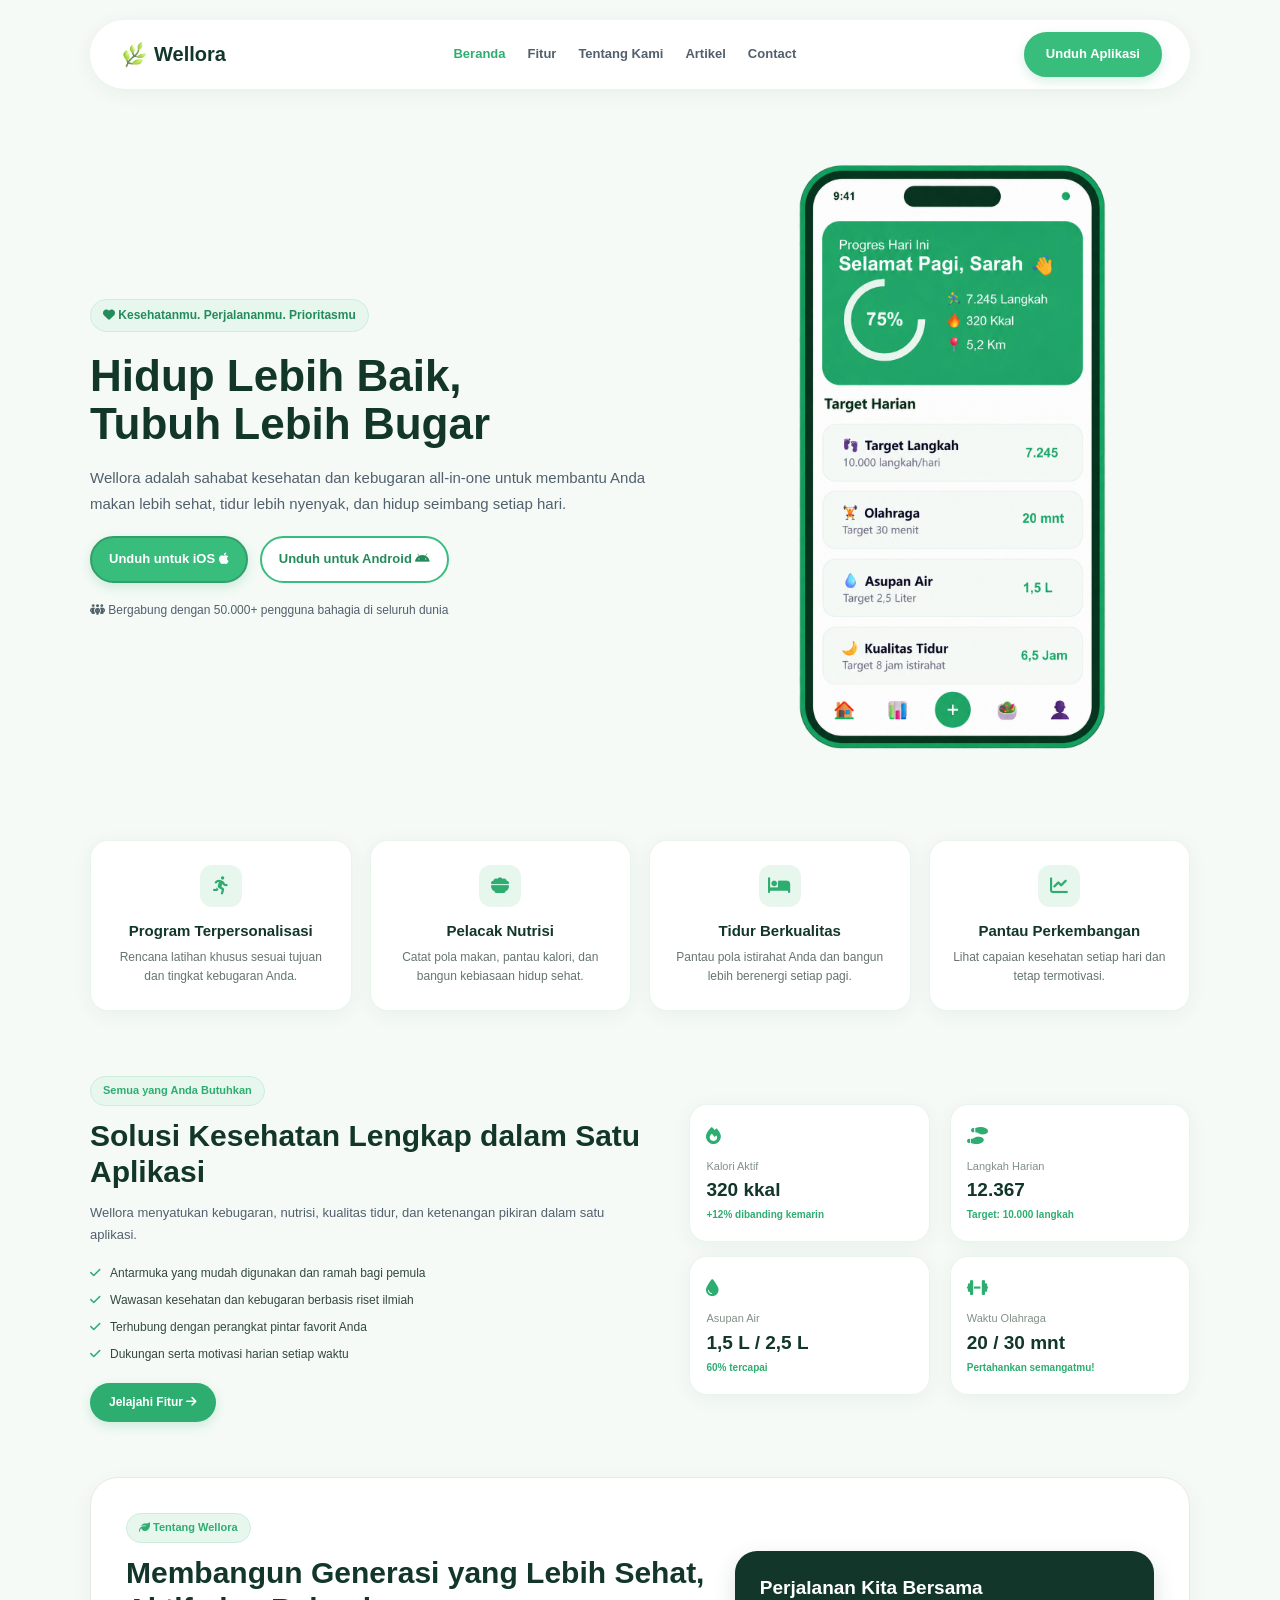
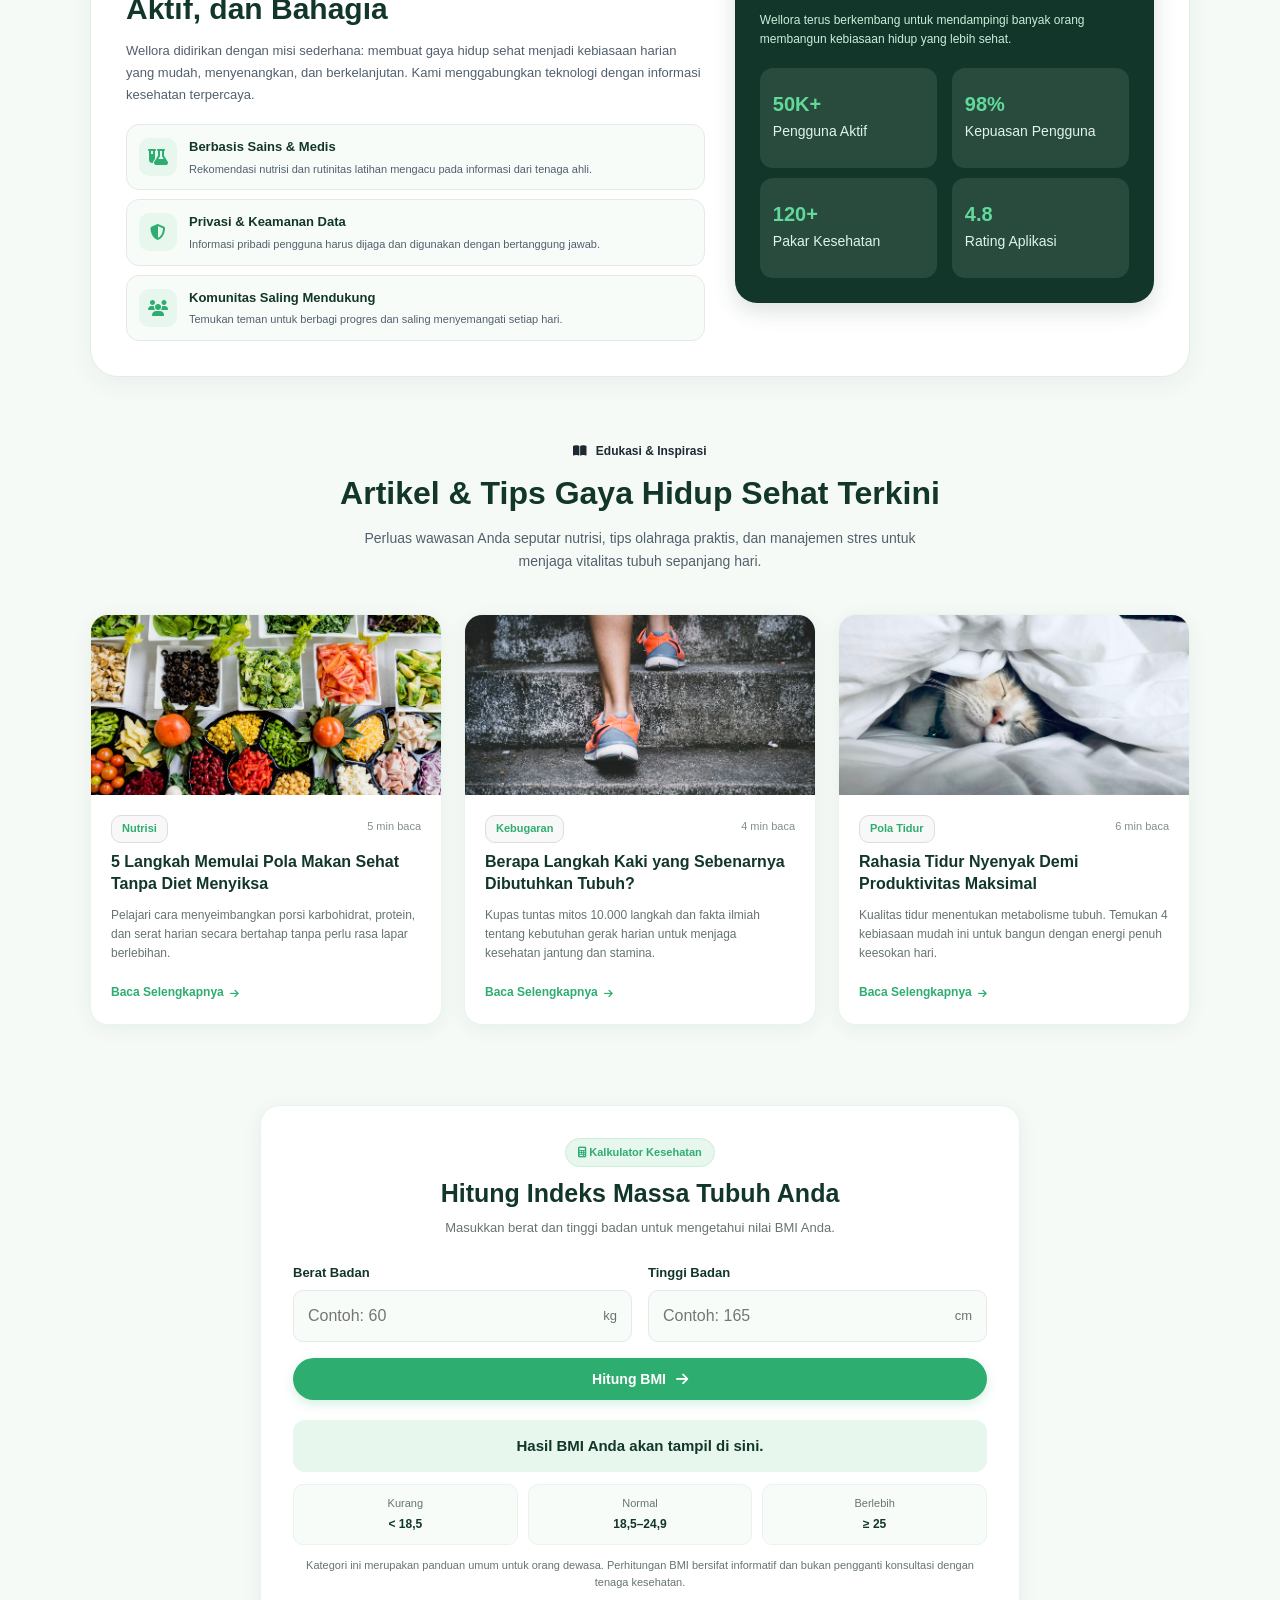
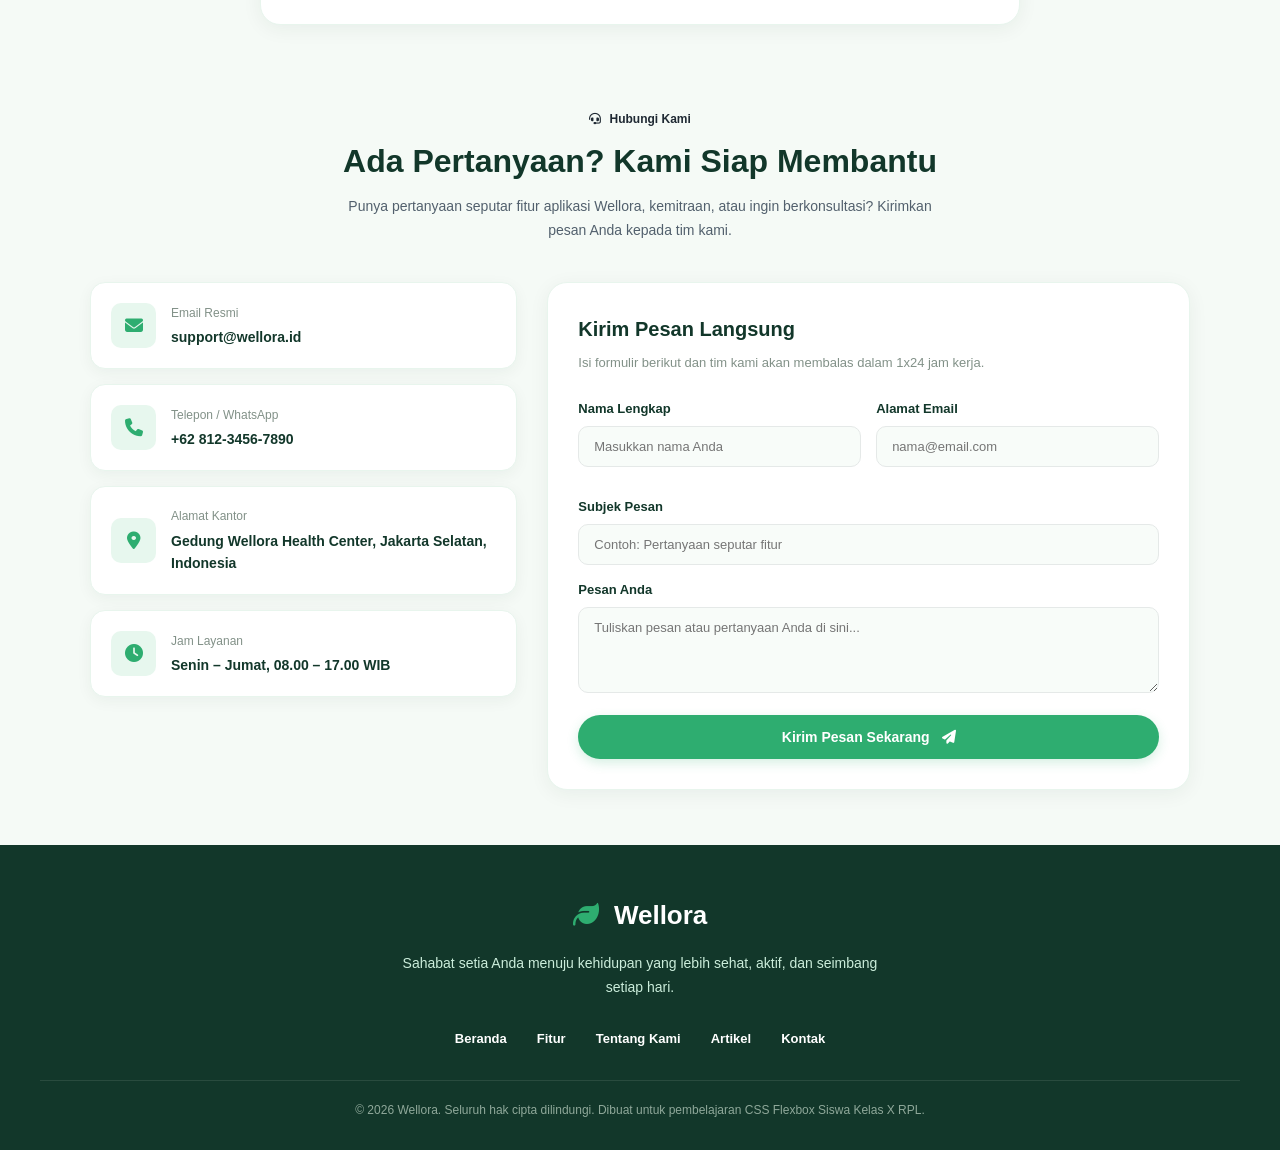
==== commit d129bd68: "Initial commit" ====
--- a/index.html
+++ b/index.html
@@ -11,6 +11,7 @@
     />
 
     <title>Wellora</title>
+    <link rel="shortcut icon" href="asset/logo wellora.png" type="image/x-icon">
   </head>
   <body>
     <!-- HEADER / NAVBAR -->
@@ -245,70 +246,96 @@
     </p>
   </div>
 
-  <div class="article-container">
-    <!-- Artikel 1: Nutrisi -->
-    <div class="article-card">
+  <div class="article-container" id="articleContainer"></div>
+
+  <template id="articleTemplate">
+    <a class="article-card">
       <div class="article-image">
-        <!-- Ganti src dengan gambar Anda -->
-        <img src="https://images.unsplash.com/photo-1498837167922-ddd27525d352?q=80&w=1470&auto=format&fit=crop&ixlib=rb-4.1.0&ixid=NHwxMjA3fDA%3D" alt="Makanan sehat dan nutrisi" />
+        <img src="" alt="" />
       </div>
       <div class="article-content">
         <div style="display: flex; justify-content: space-between; align-items: center;">
-        <span class="article-category">Nutrisi</span>
-        <span class="article-time">5 min baca</span>
-        </div>
-        <h3 class="article-card-title">5 Langkah Memulai Pola Makan Sehat Tanpa Diet Menyiksa</h3>
-        <p class="article-card-desc">
-          Pelajari cara menyeimbangkan porsi karbohidrat, protein, dan serat harian secara bertahap tanpa perlu rasa lapar berlebihan.
+          <span class="article-category"></span>
+          <span class="article-time"></span>
+        </div>
+        <h3 class="article-card-title"></h3>
+        <p class="article-card-desc"></p>
+        <span class="article-link">
+          Baca Selengkapnya <i class="fa-solid fa-arrow-right"></i>
+        </span>
+      </div>
+    </a>
+  </template>
+</section>
+
+    <!-- BMI CALCULATOR SECTION -->
+    <section class="bmi-section" id="kalkulator-bmi">
+      <div class="bmi-card">
+        <div class="bmi-header">
+          <span class="bmi-badge">
+            <i class="fa-solid fa-calculator"></i> Kalkulator Kesehatan
+          </span>
+          <h2 class="bmi-title">Hitung Indeks Massa Tubuh Anda</h2>
+          <p class="bmi-description">
+            Masukkan berat dan tinggi badan untuk mengetahui nilai BMI Anda.
+          </p>
+        </div>
+
+        <form class="bmi-form" id="bmiForm">
+          <div class="bmi-field">
+            <label for="weight">Berat Badan</label>
+            <div class="bmi-input-wrap">
+              <input
+                type="number"
+                id="weight"
+                name="weight"
+                min="1"
+                step="0.1"
+                inputmode="decimal"
+                placeholder="Contoh: 60"
+                required
+              />
+              <span>kg</span>
+            </div>
+          </div>
+
+          <div class="bmi-field">
+            <label for="height">Tinggi Badan</label>
+            <div class="bmi-input-wrap">
+              <input
+                type="number"
+                id="height"
+                name="height"
+                min="1"
+                step="0.1"
+                inputmode="decimal"
+                placeholder="Contoh: 165"
+                required
+              />
+              <span>cm</span>
+            </div>
+          </div>
+
+          <button type="submit" class="bmi-button">
+            Hitung BMI <i class="fa-solid fa-arrow-right"></i>
+          </button>
+        </form>
+
+        <p class="bmi-result" id="bmiResult" role="status" aria-live="polite">
+          Hasil BMI Anda akan tampil di sini.
         </p>
-        <!-- Icon Panah Kanan untuk Link -->
-        <a href="#" class="article-link">
-          Baca Selengkapnya <i class="fa-solid fa-arrow-right"></i>
-        </a>
-      </div>
-    </div>
-
-    <!-- Artikel 2: Kebugaran -->
-    <div class="article-card">
-      <div class="article-image">
-        <img src="https://images.unsplash.com/photo-1476480862126-209bfaa8edc8?q=80&w=1470&auto=format&fit=crop&ixlib=rb-4.1.0&ixid=NHwxMjA3fDA%3D" alt="Olahraga dan kebugaran" />
-      </div>
-      <div class="article-content">
-        <div style="display: flex; justify-content: space-between; align-items: center;">
-        <span class="article-category">Kebugaran</span>
-        <span class="article-time">4 min baca</span>
-        </div>
-        <h3 class="article-card-title">Berapa Langkah Kaki yang Sebenarnya Dibutuhkan Tubuh?</h3>
-        <p class="article-card-desc">
-          Kupas tuntas mitos 10.000 langkah dan fakta ilmiah tentang kebutuhan gerak harian untuk menjaga kesehatan jantung dan stamina.
+        <ul class="bmi-categories" aria-label="Kategori BMI untuk dewasa">
+          <li><span>Kurang</span><strong>&lt; 18,5</strong></li>
+          <li><span>Normal</span><strong>18,5–24,9</strong></li>
+          <li><span>Berlebih</span><strong>≥ 25</strong></li>
+        </ul>
+        <p class="bmi-note">
+          Kategori ini merupakan panduan umum untuk orang dewasa. Perhitungan
+          BMI bersifat informatif dan bukan pengganti konsultasi dengan tenaga
+          kesehatan.
         </p>
-        <a href="#" class="article-link">
-          Baca Selengkapnya <i class="fa-solid fa-arrow-right"></i>
-        </a>
-      </div>
-    </div>
-
-    <!-- Artikel 3: Pola Tidur -->
-    <div class="article-card">
-      <div class="article-image">
-        <img src="https://images.unsplash.com/photo-1541781774459-bb2af2f05b55?q=80&w=1460&auto=format&fit=crop&ixlib=rb-4.1.0&ixid=NHwxMjA3fDA%3D" alt="Tidur berkualitas" />
-      </div>
-      <div class="article-content">
-        <div style="display: flex; justify-content: space-between; align-items: center;">
-        <span class="article-category">Pola Tidur</span>
-        <span class="article-time">6 min baca</span>
-        </div>
-        <h3 class="article-card-title">Rahasia Tidur Nyenyak Demi Produktivitas Maksimal</h3>
-        <p class="article-card-desc">
-          Kualitas tidur menentukan metabolisme tubuh. Temukan 4 kebiasaan mudah ini untuk bangun dengan energi penuh keesokan hari.
-        </p>
-        <a href="#" class="article-link">
-          Baca Selengkapnya <i class="fa-solid fa-arrow-right"></i>
-        </a>
-      </div>
-    </div>
-  </div>
-</section>
+      </div>
+    </section>
     
         <!-- CONTACT SECTION -->
     <section class="contact" id="kontak">
@@ -426,36 +453,10 @@
     </footer>
 
     <!-- Button Back to Top -->
-      <button 
-      id="btnBackToTop"
-      onclick="keAtasHalaman()" 
-      class="back-to-top"><i class="fa-solid fa-arrow-up"></i>
-    </button>
-
-    <script>
-      //setiap kali user melakukan scroll, jalankan fungsi didalamnya,
-      // fungsi ini akan dipanggil berulang ulang selama pengguna
-      // melakukan scroll
-      window.addEventListener('scroll',function() {
-
-
-        // getElementByID = Mengambil  elemen html yang memiliki id btnBackToTop
-        const btnTop = document.getElementById('btnBackToTop');
-        if(window.scrollY > 300){
-          btnTop.style.display = 'block';
-        }
-        else{
-          btnTop.style.display = 'none';
-        }
-      });
-
-      // 
-      function keAtasHalaman() {
-        window.scrollTo({
-          top : 0, behavior: ('smooth')
-          // bergulir ke paling atas
-        })
-      }
-    </script>
+      <button id="back-to-top" class="back-to-top">
+        <i class="fa-solid fa-arrow-up"></i>
+      </button>
+
+      <script src="script.js"></script>
   </body>
 </html>
--- a/style.css
+++ b/style.css
@@ -1,11 +1,9 @@
-/* Var CSS */
-:root{
-  --warna-teks-utama : #12372A ;
-  --warna-button :#2ead70;
-  --warna-text-desc :#52606D;
-  --size-text-desc:16px;
-  --size-judul : 48px;
-}
+:root {
+  --warna-text-utama: #12372a;
+  --warna-button: #2ead70;
+  --warna-text-description: #66756d;
+}
+
 
 /* ==================== RESET CSS ==================== */
 * {
@@ -29,7 +27,7 @@
   padding: 12px 28px;
   background-color: white;
   border-radius: 40px;
-  box-shadow: 0 4px 20px rgba(18, 55, 42, 0.06); 
+  box-shadow: 0 4px 20px rgba(18, 55, 42, 0.06);
   display: flex;
   justify-content: space-between;
   align-items: center;
@@ -39,7 +37,7 @@
   display: flex;
   align-items: center;
   gap: 6px;
-  color: var(--warna-teks-utama);
+  color: var(--warna-text-utama);
   font-size: 20px;
   font-weight: 800;
   text-decoration: none;
@@ -57,8 +55,8 @@
 }
 
 .nav-item {
-  color:var(--warna-text-desc);
-  font-size: var(--size-text-desc);
+  color: #52606d;
+  font-size: 13px;
   font-weight: 600;
   text-decoration: none;
   transition: color 0.2s ease;
@@ -134,7 +132,7 @@
 .hero-judul {
   margin-top: 20px;
   margin-bottom: 18px;
-  color: var(--warna-teks-utama);
+  color: var(--warna-text-utama);
   font-size: 44px;
   font-weight: 800;
   line-height: 1.08;
@@ -142,8 +140,8 @@
 
 .hero-description {
   margin-bottom: 20px;
-  color:var(--warna-text-desc);
-  font-size: var(--size-text-desc);
+  color: #52606d;
+  font-size: 15px;
   line-height: 1.7;
 }
 
@@ -190,8 +188,8 @@
 }
 
 .tagline-hero {
-  color:var(--warna-text-desc);
-  font-size: var(--size-text-desc);
+  color: #52606d;
+  font-size: 12px;
   line-height: 1.6;
 }
 
@@ -240,16 +238,172 @@
 
 .feature-title {
   margin-bottom: 7px;
-  color: var(--warna-teks-utama);
+  color: var(--warna-text-utama);
   font-size: 15px;
   font-weight: 700;
   line-height: 1.3;
 }
 
 .feature-desc {
-  color: #66756d;
-  font-size: var(--size-text-desc);
+  color: var(--warna-text-description);
+  font-size: 12px;
   line-height: 1.6;
+}
+
+/* ==================== BMI CALCULATOR ==================== */
+.bmi-section {
+  width: 90%;
+  max-width: 760px;
+  margin: 0 auto;
+  padding: 25px 0 55px;
+}
+
+.bmi-card {
+  padding: 32px;
+  background-color: white;
+  border: 1px solid #e8f5ed;
+  border-radius: 20px;
+  box-shadow: 0 4px 20px rgba(18, 55, 42, 0.06);
+}
+
+.bmi-header {
+  margin-bottom: 24px;
+  text-align: center;
+}
+
+.bmi-badge {
+  display: inline-block;
+  margin-bottom: 10px;
+  padding: 5px 12px;
+  color: var(--warna-button);
+  background-color: #e7f7ee;
+  border: 1px solid #cbeddb;
+  border-radius: 25px;
+  font-size: 11px;
+  font-weight: 700;
+}
+
+.bmi-title {
+  margin-bottom: 8px;
+  color: var(--warna-text-utama);
+  font-size: 25px;
+  font-weight: 800;
+  line-height: 1.3;
+}
+
+.bmi-description,
+.bmi-note {
+  color: var(--warna-text-description);
+  font-size: 13px;
+}
+
+.bmi-form {
+  display: grid;
+  grid-template-columns: repeat(2, minmax(0, 1fr));
+  gap: 16px;
+}
+
+.bmi-field label {
+  display: block;
+  margin-bottom: 7px;
+  color: var(--warna-text-utama);
+  font-size: 13px;
+  font-weight: 700;
+}
+
+.bmi-input-wrap {
+  display: flex;
+  align-items: center;
+  padding-right: 14px;
+  background-color: #f8fcf9;
+  border: 1px solid #e5e9e8;
+  border-radius: 10px;
+}
+
+.bmi-input-wrap:focus-within {
+  border-color: var(--warna-button);
+}
+
+.bmi-input-wrap input {
+  width: 100%;
+  min-width: 0;
+  padding: 12px 14px;
+  background: transparent;
+  border: 0;
+  outline: none;
+  font: inherit;
+}
+
+.bmi-input-wrap span {
+  color: var(--warna-text-description);
+  font-size: 13px;
+}
+
+.bmi-button {
+  grid-column: 1 / -1;
+  padding: 13px 18px;
+  color: white;
+  background-color: var(--warna-button);
+  border: 0;
+  border-radius: 25px;
+  box-shadow: 0 4px 12px rgba(46, 173, 112, 0.2);
+  font-size: 14px;
+  font-weight: 700;
+  cursor: pointer;
+  transition: background-color 0.2s ease, transform 0.2s ease;
+}
+
+.bmi-button:hover {
+  background-color: #248c5a;
+  transform: translateY(-2px);
+}
+
+.bmi-button i {
+  margin-left: 6px;
+}
+
+.bmi-result {
+  margin-top: 20px;
+  padding: 14px;
+  color: var(--warna-text-utama);
+  background-color: #e7f7ee;
+  border-radius: 12px;
+  font-size: 15px;
+  font-weight: 700;
+  text-align: center;
+}
+
+.bmi-categories {
+  display: grid;
+  grid-template-columns: repeat(3, minmax(0, 1fr));
+  gap: 10px;
+  margin-top: 12px;
+  list-style: none;
+}
+
+.bmi-categories li {
+  display: flex;
+  flex-direction: column;
+  gap: 2px;
+  padding: 10px;
+  color: var(--warna-text-description);
+  background-color: #f8fcf9;
+  border: 1px solid #e8f5ed;
+  border-radius: 10px;
+  font-size: 11px;
+  text-align: center;
+}
+
+.bmi-categories strong {
+  color: var(--warna-text-utama);
+  font-size: 12px;
+}
+
+.bmi-note {
+  margin-top: 12px;
+  font-size: 11px;
+  line-height: 1.6;
+  text-align: center;
 }
 
 /* ==================== SOLUTION SECTION ==================== */
@@ -290,7 +444,7 @@
 
 .solution-title {
   margin-bottom: 12px;
-  color: var(--warna-teks-utama);
+  color: var(--warna-text-utama);
   font-size: 30px;
   font-weight: 800;
   line-height: 1.2;
@@ -298,8 +452,8 @@
 
 .solution-desc {
   margin-bottom: 18px;
-  color:var(--warna-text-desc);
-  font-size: var(--size-text-desc);
+  color: #52606d;
+  font-size: 13px;
   line-height: 1.7;
 }
 
@@ -379,7 +533,7 @@
 
 .stat-value {
   margin-bottom: 4px;
-  color: var(--warna-teks-utama);
+  color: var(--warna-text-utama);
   font-size: 19px;
   font-weight: 800;
   line-height: 1.3;
@@ -417,7 +571,7 @@
 
 .about-title {
   margin-bottom: 13px;
-  color: var(--warna-teks-utama);
+  color: var(--warna-text-utama);
   font-size: 30px;
   font-weight: 800;
   line-height: 1.2;
@@ -425,8 +579,8 @@
 
 .about-desc {
   margin-bottom: 18px;
-  color:var(--warna-text-desc);
-  font-size:var(--size-text-desc);
+  color: #52606d;
+  font-size: 13px;
   line-height: 1.7;
 }
 
@@ -465,21 +619,21 @@
 
 .value-title {
   margin-bottom: 3px;
-  color: var(--warna-teks-utama);
+  color: var(--warna-text-utama);
   font-size: 13px;
   font-weight: 700;
 }
 
 .value-desc {
-  color:var(--warna-text-desc);
-  font-size: var(--size-text-desc);
+  color: #52606d;
+  font-size: 11px;
   line-height: 1.5;
 }
 
 /* DARK STATISTICS PANEL */
 .box-about-kanan {
   padding: 25px;
-  background-color: var(--warna-teks-utama);
+  background-color: var(--warna-text-utama);
   color: white;
   border-radius: 22px;
   box-shadow: 0 8px 22px rgba(18, 55, 42, 0.15);
@@ -554,7 +708,7 @@
 }
 
 .article-title {
-  color: var(--warna-teks-utama);
+  color: var(--warna-text-utama);
   font-size: 32px;
   font-weight: 800;
   margin-bottom: 12px;
@@ -562,8 +716,8 @@
 }
 
 .article-desc {
-  color:var(--warna-text-desc);
-  font-size: var(--size-text-desc);
+  color: #52606d;
+  font-size: 14px;
   line-height: 1.7;
   max-width: 600px;
   margin: 0 auto;
@@ -576,6 +730,7 @@
 }
 
 .article-card {
+  display: block;
   width: 32%;
   background-color: white;
   border-radius: 18px;
@@ -583,6 +738,7 @@
   box-shadow: 0 4px 20px rgba(18, 55, 42, 0.06);
   border: 1px solid #e8f5ed;
   transition: transform 0.2s ease, box-shadow 0.2s ease;
+  text-decoration: none;
 }
 
 .article-card:hover {
@@ -631,7 +787,7 @@
 }
 
 .article-card-title {
-  color: var(--warna-teks-utama);
+  color: var(--warna-text-utama);
   font-size: 16px;
   font-weight: 700;
   margin-bottom: 10px;
@@ -639,7 +795,7 @@
 }
 
 .article-card-desc {
-  color: #66756d;
+  color: var(--warna-text-description);
   font-size: 12px;
   line-height: 1.6;
   margin-bottom: 15px;
@@ -667,6 +823,75 @@
 
 .article-link:hover i {
   transform: translateX(3px);
+}
+
+.article-detail-page {
+  width: 90%;
+  max-width: 800px;
+  margin: 35px auto;
+}
+
+.article-detail-back {
+  display: inline-block;
+  margin-bottom: 20px;
+  color: var(--warna-button);
+  font-weight: 700;
+  text-decoration: none;
+}
+
+.article-detail {
+  overflow: hidden;
+  background-color: white;
+  border: 1px solid #e8f5ed;
+  border-radius: 18px;
+  box-shadow: 0 4px 20px rgba(18, 55, 42, 0.06);
+}
+
+.article-detail-image {
+  display: block;
+  width: 100%;
+  max-height: 380px;
+  object-fit: cover;
+}
+
+.article-detail-content {
+  padding: 28px;
+}
+
+.article-detail-meta {
+  display: flex;
+  justify-content: space-between;
+  align-items: center;
+  margin-bottom: 12px;
+}
+
+.article-detail-meta .article-time {
+  margin: 0;
+}
+
+.article-detail-title {
+  margin-bottom: 14px;
+  color: var(--warna-text-utama);
+  font-size: 30px;
+  line-height: 1.3;
+}
+
+.article-detail-description,
+.article-detail-body,
+.article-not-found {
+  color: var(--warna-text-description);
+  line-height: 1.8;
+}
+
+.article-detail-description {
+  margin-bottom: 18px;
+  font-weight: 600;
+}
+
+.article-not-found {
+  padding: 20px;
+  background-color: white;
+  border-radius: 12px;
 }
 
 
@@ -688,7 +913,7 @@
 }
 
 .contact-title {
-  color: var(--warna-teks-utama);
+  color: var(--warna-text-utama);
   font-size: 32px;
   font-weight: 800;
   margin-bottom: 12px;
@@ -696,8 +921,8 @@
 }
 
 .contact-desc {
-  color:var(--warna-text-desc);
-  font-size: var(--size-text-desc);
+  color: #52606d;
+  font-size: 14px;
   line-height: 1.7;
   max-width: 600px;
   margin: 0 auto;
@@ -752,7 +977,7 @@
 }
 
 .info-value {
-  color: var(--warna-teks-utama);
+  color: var(--warna-text-utama);
   font-size: 14px;
   font-weight: 700;
 }
@@ -768,7 +993,7 @@
 }
 
 .form-title {
-  color: var(--warna-teks-utama);
+  color: var(--warna-text-utama);
   font-size: 20px;
   font-weight: 800;
   margin-bottom: 8px;
@@ -793,7 +1018,7 @@
 
 .form-group label {
   display: block;
-  color: var(--warna-teks-utama);
+  color: var(--warna-text-utama);
   font-size: 13px;
   font-weight: 700;
   margin-bottom: 6px;
@@ -845,7 +1070,7 @@
 
 /* ==================== FOOTER ==================== */
 .footer {
-  background-color: var(--warna-teks-utama);
+  background-color: var(--warna-text-utama);
   color: white;
   text-align: center;
   padding: 50px 40px 30px;
@@ -918,8 +1143,9 @@
   background-color: var(--warna-button);
   color: white;
   border: none;
-  border-radius: 50px;
-  align-items: center;
+  border-radius: 50%;
+  align-items: center;
+  justify-content: center;
   font-size: 18px;
   cursor: pointer;
   box-shadow: 0 6px 18px rgba(46, 172, 112, 0.4);
@@ -929,6 +1155,33 @@
 }
 
 .back-to-top:hover {
-  background-color: var(--warna-teks-utama);
+  background-color: var(--warna-text-utama);
   transform: translateY(-3px);
+}
+
+@media (max-width: 560px) {
+  .bmi-card {
+    padding: 24px 18px;
+  }
+
+  .bmi-form {
+    grid-template-columns: 1fr;
+  }
+
+  .bmi-button {
+    grid-column: auto;
+  }
+
+  .bmi-title {
+    font-size: 22px;
+  }
+
+  .bmi-categories {
+    gap: 6px;
+  }
+
+  .bmi-categories li {
+    padding: 8px 4px;
+    font-size: 10px;
+  }
 }
